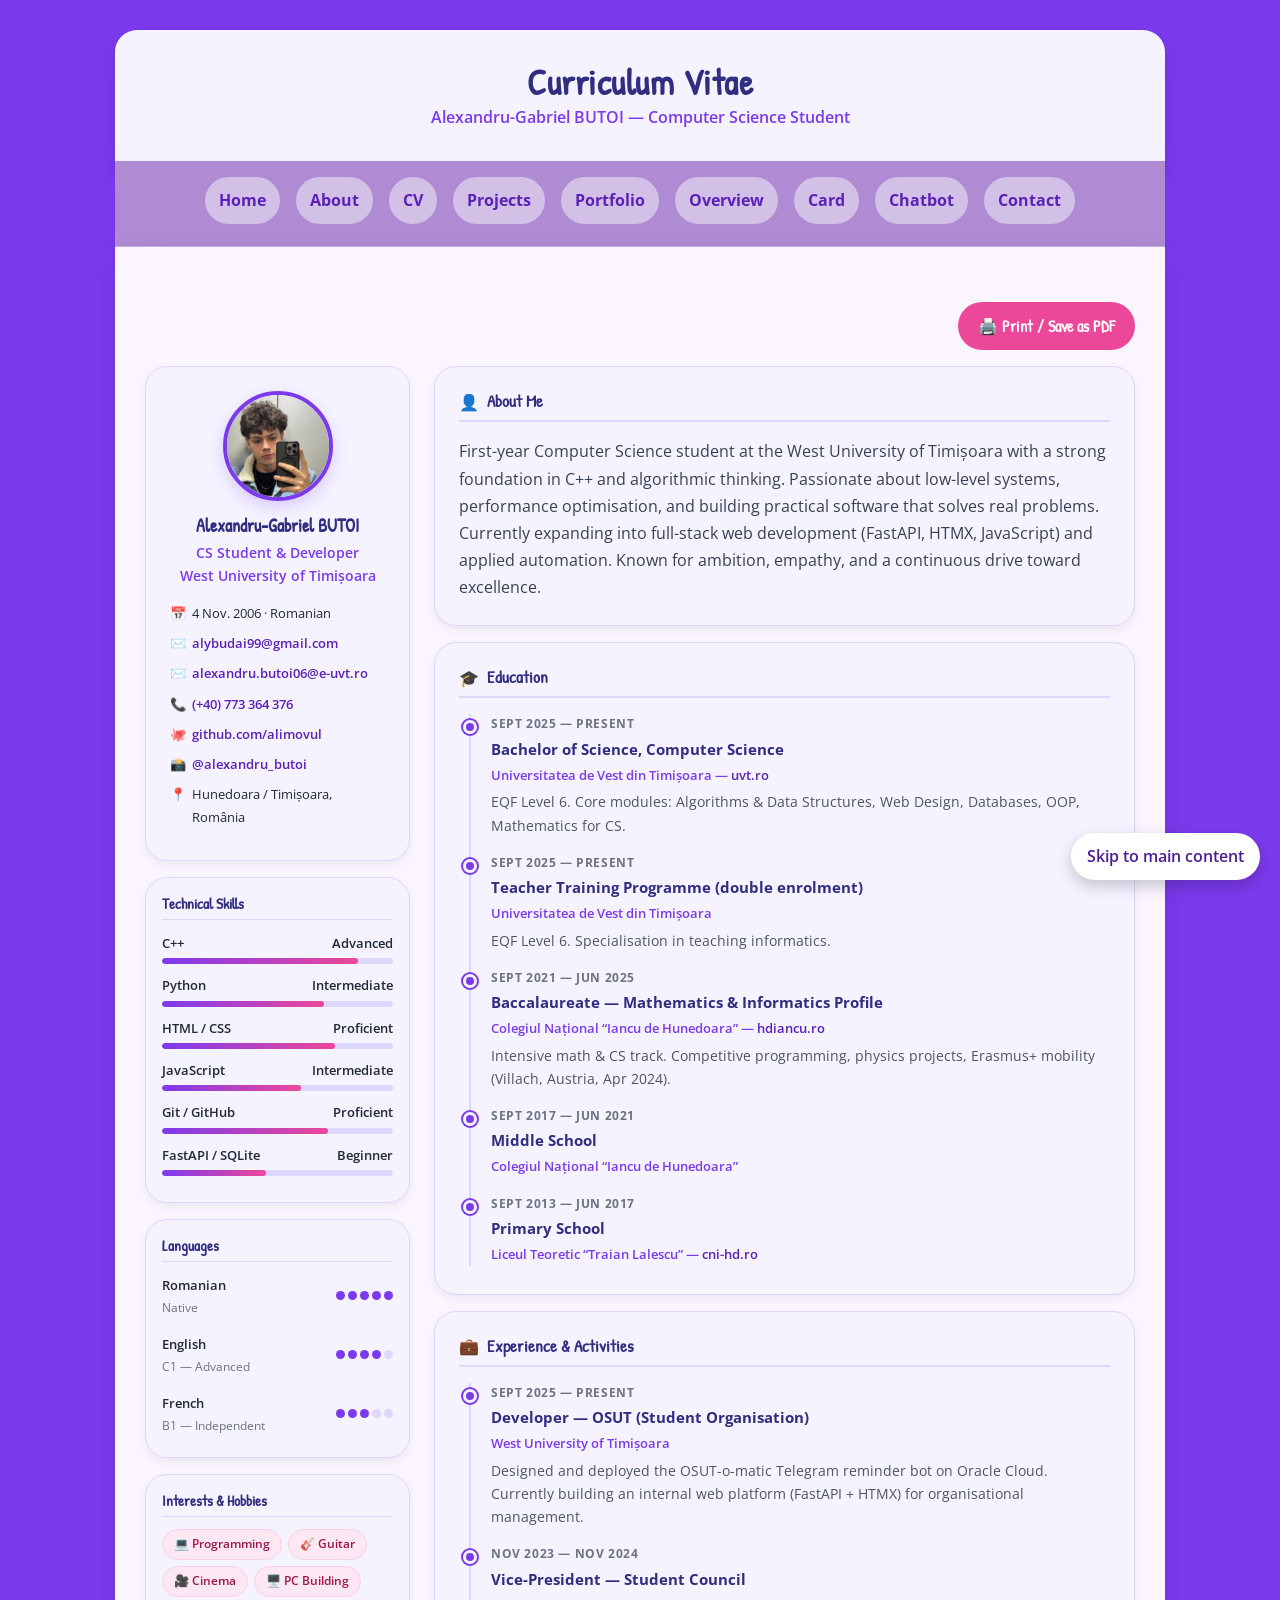
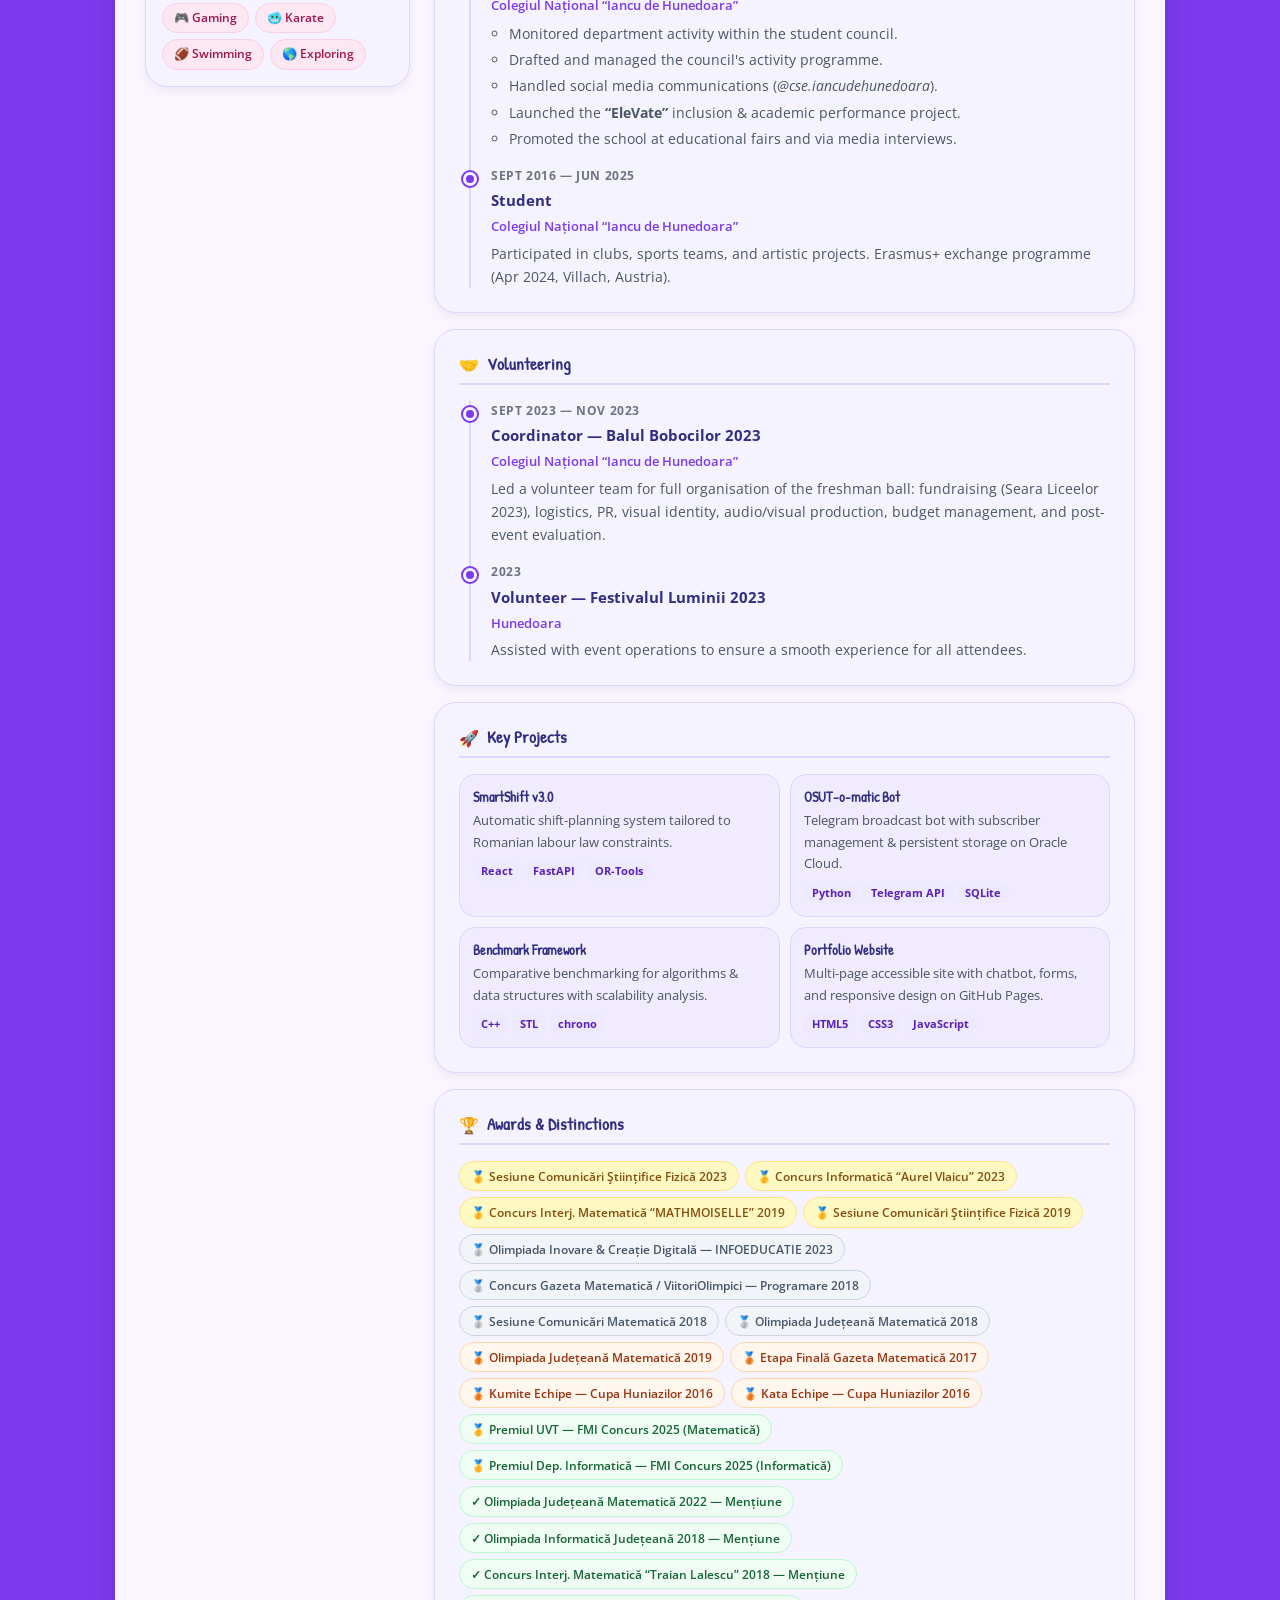
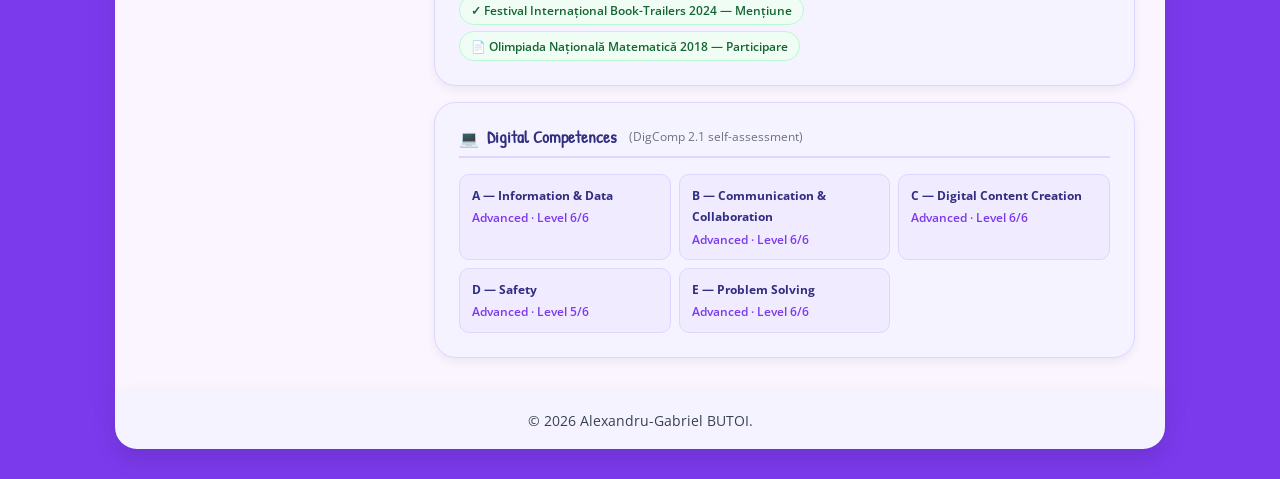
==== cv.html @ c43cbbba "Add files via upload" ====
<!DOCTYPE html>
<html lang="en">
<head>
    <meta charset="UTF-8">
    <meta name="viewport" content="width=device-width, initial-scale=1.0">
    <title>Alexandru-Gabriel BUTOI | CV</title>
    <link rel="stylesheet" href="styles.css">
    <link rel="preconnect" href="https://fonts.googleapis.com">
    <link rel="preconnect" href="https://fonts.gstatic.com" crossorigin>
    <link href="https://fonts.googleapis.com/css2?family=Open+Sans:ital,wght@0,300..800;1,300..800&family=Patrick+Hand&display=swap" rel="stylesheet">
    <style>
        .cv-layout {
            display: grid;
            grid-template-columns: 1fr;
            gap: var(--space-md);
        }
        @media (min-width: 768px) {
            .cv-layout { grid-template-columns: 265px 1fr; }
            .cv-sidebar { position: sticky; top: 20px; align-self: start; }
        }
        .cv-sidebar { display: flex; flex-direction: column; gap: var(--space-sm); }
        .cv-profile-card {
            background: var(--color-surface);
            border: 1px solid var(--color-border);
            border-radius: var(--radius-lg);
            padding: var(--space-md);
            text-align: center;
            box-shadow: var(--shadow-sm);
        }
        .cv-avatar {
            width: 110px; height: 110px;
            border-radius: 50%; object-fit: cover;
            border: 4px solid var(--color-accent);
            margin: 0 auto 14px; display: block;
            box-shadow: 0 6px 16px rgba(124,58,237,0.22);
        }
        .cv-name { font-size: 1.1rem; color: var(--color-primary); margin-bottom: 4px; }
        .cv-role { color: var(--color-accent); font-weight: 600; font-size: 0.85rem; margin-bottom: 14px; }
        .cv-contact-list { list-style: none; padding: 0; text-align: left; }
        .cv-contact-list li {
            margin-bottom: 8px; font-size: 0.82rem;
            display: flex; align-items: flex-start; gap: 6px;
        }
        .cv-contact-list a { color: var(--color-link); word-break: break-all; font-weight: 600; }
        .cv-widget {
            background: var(--color-surface);
            border: 1px solid var(--color-border);
            border-radius: var(--radius-lg);
            padding: var(--space-sm); box-shadow: var(--shadow-sm);
        }
        .cv-widget h3 {
            font-size: 0.95rem; margin-bottom: 12px; color: var(--color-primary);
            padding-bottom: 6px; border-bottom: 1px solid var(--color-border);
        }
        .skill-bars { list-style: none; padding: 0; }
        .skill-bars li { margin-bottom: 10px; font-size: 0.82rem; }
        .skill-label { display: flex; justify-content: space-between; margin-bottom: 4px; color: var(--color-text); font-weight: 600; }
        .skill-track { background: var(--color-border); border-radius: 999px; height: 6px; overflow: hidden; }
        .skill-fill { height: 100%; border-radius: 999px; background: linear-gradient(90deg, var(--color-accent), var(--color-pink)); }
        .lang-list { list-style: none; padding: 0; display: flex; flex-direction: column; gap: 10px; }
        .lang-item { display: flex; justify-content: space-between; align-items: center; font-size: 0.83rem; }
        .lang-level { display: flex; gap: 3px; }
        .lang-dot { width: 9px; height: 9px; border-radius: 50%; background: var(--color-border); }
        .lang-dot.filled { background: var(--color-accent); }
        .lang-name { font-weight: 600; color: var(--color-text); }
        .lang-code { font-size: 0.72rem; color: var(--color-muted); margin-top: 1px; }
        .interest-chips { display: flex; flex-wrap: wrap; gap: 6px; }
        .interest-chip {
            background: #fce7f3; color: #9d174d;
            border-radius: 999px; padding: 4px 11px;
            font-size: 0.76rem; font-weight: 600; border: 1px solid #fbcfe8;
        }
        .award-chips { display: flex; flex-wrap: wrap; gap: 6px; }
        .award-chip {
            border-radius: 999px; padding: 4px 11px;
            font-size: 0.74rem; font-weight: 600;
        }
        .award-chip.gold    { background: #fef9c3; color: #854d0e; border: 1px solid #fde68a; }
        .award-chip.silver  { background: #f1f5f9; color: #475569; border: 1px solid #cbd5e1; }
        .award-chip.bronze  { background: #fff7ed; color: #9a3412; border: 1px solid #fed7aa; }
        .award-chip.mention { background: #f0fdf4; color: #166534; border: 1px solid #bbf7d0; }
        .cv-main { display: flex; flex-direction: column; gap: var(--space-sm); }
        .cv-section {
            background: var(--color-surface); border: 1px solid var(--color-border);
            border-radius: var(--radius-lg); padding: var(--space-md); box-shadow: var(--shadow-sm);
        }
        .cv-section-title {
            font-size: 1.05rem; color: var(--color-primary);
            margin-bottom: var(--space-sm); padding-bottom: 8px;
            border-bottom: 2px solid var(--color-border);
            display: flex; align-items: center; gap: 8px;
        }
        .title-icon { font-size: 1rem; }
        .timeline { list-style: none; padding: 0; position: relative; }
        .timeline::before {
            content: ''; position: absolute;
            left: 10px; top: 0; bottom: 0;
            width: 2px; background: var(--color-border);
        }
        .timeline-item { padding-left: 32px; margin-bottom: var(--space-sm); position: relative; }
        .timeline-item:last-child { margin-bottom: 0; }
        .timeline-item::before {
            content: ''; position: absolute;
            left: 4px; top: 6px; width: 14px; height: 14px;
            border-radius: 50%; background: var(--color-accent);
            border: 3px solid var(--color-surface);
            box-shadow: 0 0 0 2px var(--color-accent);
        }
        .timeline-date { font-size: 0.75rem; color: var(--color-muted); font-weight: 700; text-transform: uppercase; letter-spacing: 0.05em; margin-bottom: 2px; }
        .timeline-title { font-weight: 700; color: var(--color-primary); margin-bottom: 2px; font-size: 0.92rem; }
        .timeline-sub   { color: var(--color-accent); font-size: 0.83rem; font-weight: 600; margin-bottom: 4px; }
        .timeline-desc  { color: #4b5563; font-size: 0.85rem; margin: 0; }
        .timeline-list  { color: #4b5563; font-size: 0.85rem; margin: 6px 0 0 0; padding-left: 18px; }
        .timeline-list li { margin-bottom: 3px; }
        .project-grid { display: grid; grid-template-columns: 1fr; gap: 10px; }
        @media (min-width: 480px) { .project-grid { grid-template-columns: 1fr 1fr; } }
        .proj-entry { background: #f0ebff; border: 1px solid var(--color-border); border-radius: var(--radius-md); padding: 13px; }
        .proj-entry h4 { color: var(--color-primary); margin-bottom: 4px; font-size: 0.88rem; }
        .proj-entry p  { color: #4b5563; font-size: 0.80rem; margin: 0 0 7px; }
        .proj-tags { display: flex; flex-wrap: wrap; gap: 4px; }
        .proj-tag { background: #ede9fe; color: #5b21b6; border-radius: 999px; padding: 1px 8px; font-size: 0.70rem; font-weight: 700; }
        .digcomp-grid { display: grid; grid-template-columns: 1fr 1fr; gap: 8px; margin-top: 6px; }
        @media (min-width: 480px) { .digcomp-grid { grid-template-columns: repeat(3, 1fr); } }
        .digcomp-item { background: #f0ebff; border: 1px solid var(--color-border); border-radius: var(--radius-sm); padding: 10px 12px; font-size: 0.78rem; }
        .digcomp-label { font-weight: 700; color: var(--color-primary); margin-bottom: 2px; }
        .digcomp-level { color: var(--color-accent); font-size: 0.72rem; font-weight: 600; }
        .cv-actions { display: flex; justify-content: flex-end; margin-bottom: var(--space-sm); }
        @media print {
            header, nav, footer, .cv-actions, .skip-link { display: none !important; }
            body { background: #fff !important; }
            main { padding: 0 !important; }
            .cv-section, .cv-profile-card, .cv-widget { box-shadow: none !important; border: 1px solid #ddd !important; }
        }
    </style>
</head>
<body>
    <a href="#main-content" class="skip-link">Skip to main content</a>
    <header>
        <h1>Curriculum Vitae</h1>
        <p>Alexandru-Gabriel BUTOI &mdash; Computer Science Student</p>
    </header>
    <nav>
        <ul>
            <li><a href="index.html">Home</a></li>
            <li><a href="about.html">About</a></li>
            <li><a href="cv.html">CV</a></li>
            <li><a href="projects.html">Projects</a></li>
            <li><a href="portfolio.html">Portfolio</a></li>
            <li><a href="overview.html">Overview</a></li>
            <li><a href="card.html">Card</a></li>
            <li><a href="chatbot.html">Chatbot</a></li>
            <li><a href="contact.html">Contact</a></li>
        </ul>
    </nav>
    <main id="main-content">
        <div class="cv-actions">
            <button onclick="window.print()" type="button">&#128424;&#65039; Print / Save as PDF</button>
        </div>
        <div class="cv-layout">

            <!-- SIDEBAR -->
            <aside class="cv-sidebar" aria-label="Profile and skills">
                <div class="cv-profile-card">
                    <img src="photo.jpeg" alt="Alexandru-Gabriel BUTOI profile photo" class="cv-avatar" loading="lazy">
                    <h2 class="cv-name">Alexandru-Gabriel BUTOI</h2>
                    <p class="cv-role">CS Student &amp; Developer<br>West University of Timi&#x219;oara</p>
                    <ul class="cv-contact-list" aria-label="Contact information">
                        <li><span aria-hidden="true">&#128197;</span><span>4 Nov. 2006 &middot; Romanian</span></li>
                        <li><span aria-hidden="true">&#9993;&#65039;</span><a href="mailto:alybudai99@gmail.com">alybudai99@gmail.com</a></li>
                        <li><span aria-hidden="true">&#9993;&#65039;</span><a href="mailto:alexandru.butoi06@e-uvt.ro">alexandru.butoi06@e-uvt.ro</a></li>
                        <li><span aria-hidden="true">&#128222;</span><a href="tel:+40773364376">(+40) 773 364 376</a></li>
                        <li><span aria-hidden="true">&#128025;</span><a href="https://github.com/alimovul" target="_blank" rel="noopener">github.com/alimovul</a></li>
                        <li><span aria-hidden="true">&#128248;</span><a href="https://www.instagram.com/alexandru_butoi/" target="_blank" rel="noopener">@alexandru_butoi</a></li>
                        <li><span aria-hidden="true">&#128205;</span><span>Hunedoara / Timi&#x219;oara, Rom&acirc;nia</span></li>
                    </ul>
                </div>

                <div class="cv-widget">
                    <h3>Technical Skills</h3>
                    <ul class="skill-bars" aria-label="Skill proficiency levels">
                        <li>
                            <div class="skill-label"><span>C++</span><span>Advanced</span></div>
                            <div class="skill-track" role="progressbar" aria-valuenow="85" aria-valuemin="0" aria-valuemax="100" aria-label="C++ 85%"><div class="skill-fill" style="width:85%"></div></div>
                        </li>
                        <li>
                            <div class="skill-label"><span>Python</span><span>Intermediate</span></div>
                            <div class="skill-track" role="progressbar" aria-valuenow="70" aria-valuemin="0" aria-valuemax="100" aria-label="Python 70%"><div class="skill-fill" style="width:70%"></div></div>
                        </li>
                        <li>
                            <div class="skill-label"><span>HTML / CSS</span><span>Proficient</span></div>
                            <div class="skill-track" role="progressbar" aria-valuenow="75" aria-valuemin="0" aria-valuemax="100" aria-label="HTML/CSS 75%"><div class="skill-fill" style="width:75%"></div></div>
                        </li>
                        <li>
                            <div class="skill-label"><span>JavaScript</span><span>Intermediate</span></div>
                            <div class="skill-track" role="progressbar" aria-valuenow="60" aria-valuemin="0" aria-valuemax="100" aria-label="JavaScript 60%"><div class="skill-fill" style="width:60%"></div></div>
                        </li>
                        <li>
                            <div class="skill-label"><span>Git / GitHub</span><span>Proficient</span></div>
                            <div class="skill-track" role="progressbar" aria-valuenow="72" aria-valuemin="0" aria-valuemax="100" aria-label="Git 72%"><div class="skill-fill" style="width:72%"></div></div>
                        </li>
                        <li>
                            <div class="skill-label"><span>FastAPI / SQLite</span><span>Beginner</span></div>
                            <div class="skill-track" role="progressbar" aria-valuenow="45" aria-valuemin="0" aria-valuemax="100" aria-label="FastAPI 45%"><div class="skill-fill" style="width:45%"></div></div>
                        </li>
                    </ul>
                </div>

                <div class="cv-widget">
                    <h3>Languages</h3>
                    <ul class="lang-list" aria-label="Language proficiency">
                        <li class="lang-item">
                            <div><div class="lang-name">Romanian</div><div class="lang-code">Native</div></div>
                            <span class="lang-level" aria-label="Native 5/5">
                                <span class="lang-dot filled" aria-hidden="true"></span>
                                <span class="lang-dot filled" aria-hidden="true"></span>
                                <span class="lang-dot filled" aria-hidden="true"></span>
                                <span class="lang-dot filled" aria-hidden="true"></span>
                                <span class="lang-dot filled" aria-hidden="true"></span>
                            </span>
                        </li>
                        <li class="lang-item">
                            <div><div class="lang-name">English</div><div class="lang-code">C1 &mdash; Advanced</div></div>
                            <span class="lang-level" aria-label="C1 4/5">
                                <span class="lang-dot filled" aria-hidden="true"></span>
                                <span class="lang-dot filled" aria-hidden="true"></span>
                                <span class="lang-dot filled" aria-hidden="true"></span>
                                <span class="lang-dot filled" aria-hidden="true"></span>
                                <span class="lang-dot" aria-hidden="true"></span>
                            </span>
                        </li>
                        <li class="lang-item">
                            <div><div class="lang-name">French</div><div class="lang-code">B1 &mdash; Independent</div></div>
                            <span class="lang-level" aria-label="B1 3/5">
                                <span class="lang-dot filled" aria-hidden="true"></span>
                                <span class="lang-dot filled" aria-hidden="true"></span>
                                <span class="lang-dot filled" aria-hidden="true"></span>
                                <span class="lang-dot" aria-hidden="true"></span>
                                <span class="lang-dot" aria-hidden="true"></span>
                            </span>
                        </li>
                    </ul>
                </div>

                <div class="cv-widget">
                    <h3>Interests &amp; Hobbies</h3>
                    <div class="interest-chips" aria-label="Personal interests">
                        <span class="interest-chip">&#128187; Programming</span>
                        <span class="interest-chip">&#127928; Guitar</span>
                        <span class="interest-chip">&#127909; Cinema</span>
                        <span class="interest-chip">&#128421;&#65039; PC Building</span>
                        <span class="interest-chip">&#127918; Gaming</span>
                        <span class="interest-chip">&#129398; Karate</span>
                        <span class="interest-chip">&#127944; Swimming</span>
                        <span class="interest-chip">&#127758; Exploring</span>
                    </div>
                </div>
            </aside>

            <!-- MAIN -->
            <div class="cv-main">

                <div class="cv-section">
                    <h2 class="cv-section-title"><span class="title-icon" aria-hidden="true">&#128100;</span>About Me</h2>
                    <p>First-year Computer Science student at the West University of Timi&#x219;oara with a strong foundation in C++ and algorithmic thinking. Passionate about low-level systems, performance optimisation, and building practical software that solves real problems. Currently expanding into full-stack web development (FastAPI, HTMX, JavaScript) and applied automation. Known for ambition, empathy, and a continuous drive toward excellence.</p>
                </div>

                <div class="cv-section">
                    <h2 class="cv-section-title"><span class="title-icon" aria-hidden="true">&#127891;</span>Education</h2>
                    <ul class="timeline" aria-label="Education history">
                        <li class="timeline-item">
                            <div class="timeline-date">Sept 2025 &mdash; Present</div>
                            <div class="timeline-title">Bachelor of Science, Computer Science</div>
                            <div class="timeline-sub">Universitatea de Vest din Timi&#x219;oara &mdash; <a href="https://www.uvt.ro" target="_blank" rel="noopener">uvt.ro</a></div>
                            <p class="timeline-desc">EQF Level 6. Core modules: Algorithms &amp; Data Structures, Web Design, Databases, OOP, Mathematics for CS.</p>
                        </li>
                        <li class="timeline-item">
                            <div class="timeline-date">Sept 2025 &mdash; Present</div>
                            <div class="timeline-title">Teacher Training Programme (double enrolment)</div>
                            <div class="timeline-sub">Universitatea de Vest din Timi&#x219;oara</div>
                            <p class="timeline-desc">EQF Level 6. Specialisation in teaching informatics.</p>
                        </li>
                        <li class="timeline-item">
                            <div class="timeline-date">Sept 2021 &mdash; Jun 2025</div>
                            <div class="timeline-title">Baccalaureate &mdash; Mathematics &amp; Informatics Profile</div>
                            <div class="timeline-sub">Colegiul Na&#x21b;ional &ldquo;Iancu de Hunedoara&rdquo; &mdash; <a href="https://hdiancu.ro" target="_blank" rel="noopener">hdiancu.ro</a></div>
                            <p class="timeline-desc">Intensive math &amp; CS track. Competitive programming, physics projects, Erasmus+ mobility (Villach, Austria, Apr 2024).</p>
                        </li>
                        <li class="timeline-item">
                            <div class="timeline-date">Sept 2017 &mdash; Jun 2021</div>
                            <div class="timeline-title">Middle School</div>
                            <div class="timeline-sub">Colegiul Na&#x21b;ional &ldquo;Iancu de Hunedoara&rdquo;</div>
                        </li>
                        <li class="timeline-item">
                            <div class="timeline-date">Sept 2013 &mdash; Jun 2017</div>
                            <div class="timeline-title">Primary School</div>
                            <div class="timeline-sub">Liceul Teoretic &ldquo;Traian Lalescu&rdquo; &mdash; <a href="https://www.cni-hd.ro/" target="_blank" rel="noopener">cni-hd.ro</a></div>
                        </li>
                    </ul>
                </div>

                <div class="cv-section">
                    <h2 class="cv-section-title"><span class="title-icon" aria-hidden="true">&#128188;</span>Experience &amp; Activities</h2>
                    <ul class="timeline" aria-label="Experience">
                        <li class="timeline-item">
                            <div class="timeline-date">Sept 2025 &mdash; Present</div>
                            <div class="timeline-title">Developer &mdash; OSUT (Student Organisation)</div>
                            <div class="timeline-sub">West University of Timi&#x219;oara</div>
                            <p class="timeline-desc">Designed and deployed the OSUT-o-matic Telegram reminder bot on Oracle Cloud. Currently building an internal web platform (FastAPI + HTMX) for organisational management.</p>
                        </li>
                        <li class="timeline-item">
                            <div class="timeline-date">Nov 2023 &mdash; Nov 2024</div>
                            <div class="timeline-title">Vice-President &mdash; Student Council</div>
                            <div class="timeline-sub">Colegiul Na&#x21b;ional &ldquo;Iancu de Hunedoara&rdquo;</div>
                            <ul class="timeline-list">
                                <li>Monitored department activity within the student council.</li>
                                <li>Drafted and managed the council&apos;s activity programme.</li>
                                <li>Handled social media communications (<em>@cse.iancudehunedoara</em>).</li>
                                <li>Launched the <strong>&ldquo;EleVate&rdquo;</strong> inclusion &amp; academic performance project.</li>
                                <li>Promoted the school at educational fairs and via media interviews.</li>
                            </ul>
                        </li>
                        <li class="timeline-item">
                            <div class="timeline-date">Sept 2016 &mdash; Jun 2025</div>
                            <div class="timeline-title">Student</div>
                            <div class="timeline-sub">Colegiul Na&#x21b;ional &ldquo;Iancu de Hunedoara&rdquo;</div>
                            <p class="timeline-desc">Participated in clubs, sports teams, and artistic projects. Erasmus+ exchange programme (Apr 2024, Villach, Austria).</p>
                        </li>
                    </ul>
                </div>

                <div class="cv-section">
                    <h2 class="cv-section-title"><span class="title-icon" aria-hidden="true">&#129309;</span>Volunteering</h2>
                    <ul class="timeline" aria-label="Volunteering">
                        <li class="timeline-item">
                            <div class="timeline-date">Sept 2023 &mdash; Nov 2023</div>
                            <div class="timeline-title">Coordinator &mdash; Balul Bobocilor 2023</div>
                            <div class="timeline-sub">Colegiul Na&#x21b;ional &ldquo;Iancu de Hunedoara&rdquo;</div>
                            <p class="timeline-desc">Led a volunteer team for full organisation of the freshman ball: fundraising (Seara Liceelor 2023), logistics, PR, visual identity, audio/visual production, budget management, and post-event evaluation.</p>
                        </li>
                        <li class="timeline-item">
                            <div class="timeline-date">2023</div>
                            <div class="timeline-title">Volunteer &mdash; Festivalul Luminii 2023</div>
                            <div class="timeline-sub">Hunedoara</div>
                            <p class="timeline-desc">Assisted with event operations to ensure a smooth experience for all attendees.</p>
                        </li>
                    </ul>
                </div>

                <div class="cv-section">
                    <h2 class="cv-section-title"><span class="title-icon" aria-hidden="true">&#128640;</span>Key Projects</h2>
                    <div class="project-grid">
                        <div class="proj-entry">
                            <h4>SmartShift v3.0</h4>
                            <p>Automatic shift-planning system tailored to Romanian labour law constraints.</p>
                            <div class="proj-tags"><span class="proj-tag">React</span><span class="proj-tag">FastAPI</span><span class="proj-tag">OR-Tools</span></div>
                        </div>
                        <div class="proj-entry">
                            <h4>OSUT-o-matic Bot</h4>
                            <p>Telegram broadcast bot with subscriber management &amp; persistent storage on Oracle Cloud.</p>
                            <div class="proj-tags"><span class="proj-tag">Python</span><span class="proj-tag">Telegram API</span><span class="proj-tag">SQLite</span></div>
                        </div>
                        <div class="proj-entry">
                            <h4>Benchmark Framework</h4>
                            <p>Comparative benchmarking for algorithms &amp; data structures with scalability analysis.</p>
                            <div class="proj-tags"><span class="proj-tag">C++</span><span class="proj-tag">STL</span><span class="proj-tag">chrono</span></div>
                        </div>
                        <div class="proj-entry">
                            <h4>Portfolio Website</h4>
                            <p>Multi-page accessible site with chatbot, forms, and responsive design on GitHub Pages.</p>
                            <div class="proj-tags"><span class="proj-tag">HTML5</span><span class="proj-tag">CSS3</span><span class="proj-tag">JavaScript</span></div>
                        </div>
                    </div>
                </div>

                <div class="cv-section">
                    <h2 class="cv-section-title"><span class="title-icon" aria-hidden="true">&#127942;</span>Awards &amp; Distinctions</h2>
                    <div class="award-chips" aria-label="Awards and distinctions">
                        <span class="award-chip gold">&#129351; Sesiune Comunic&#259;ri &#350;tiin&#x21b;ifice Fizic&#259; 2023</span>
                        <span class="award-chip gold">&#129351; Concurs Informatic&#259; &ldquo;Aurel Vlaicu&rdquo; 2023</span>
                        <span class="award-chip gold">&#129351; Concurs Interj. Matematic&#259; &ldquo;MATHMOISELLE&rdquo; 2019</span>
                        <span class="award-chip gold">&#129351; Sesiune Comunic&#259;ri &#350;tiin&#x21b;ifice Fizic&#259; 2019</span>
                        <span class="award-chip silver">&#129352; Olimpiada Inovare &amp; Crea&#x21b;ie Digital&#259; &mdash; INFOEDUCATIE 2023</span>
                        <span class="award-chip silver">&#129352; Concurs Gazeta Matematic&#259; / ViitoriOlimpici &mdash; Programare 2018</span>
                        <span class="award-chip silver">&#129352; Sesiune Comunic&#259;ri Matematic&#259; 2018</span>
                        <span class="award-chip silver">&#129352; Olimpiada Jude&#x21b;ean&#259; Matematic&#259; 2018</span>
                        <span class="award-chip bronze">&#129353; Olimpiada Jude&#x21b;ean&#259; Matematic&#259; 2019</span>
                        <span class="award-chip bronze">&#129353; Etapa Final&#259; Gazeta Matematic&#259; 2017</span>
                        <span class="award-chip bronze">&#129353; Kumite Echipe &mdash; Cupa Huniazilor 2016</span>
                        <span class="award-chip bronze">&#129353; Kata Echipe &mdash; Cupa Huniazilor 2016</span>
                        <span class="award-chip mention">&#129351; Premiul UVT &mdash; FMI Concurs 2025 (Matematic&#259;)</span>
                        <span class="award-chip mention">&#129351; Premiul Dep. Informatic&#259; &mdash; FMI Concurs 2025 (Informatic&#259;)</span>
                        <span class="award-chip mention">&#10003; Olimpiada Jude&#x21b;ean&#259; Matematic&#259; 2022 &mdash; Men&#x21b;iune</span>
                        <span class="award-chip mention">&#10003; Olimpiada Informatic&#259; Jude&#x21b;ean&#259; 2018 &mdash; Men&#x21b;iune</span>
                        <span class="award-chip mention">&#10003; Concurs Interj. Matematic&#259; &ldquo;Traian Lalescu&rdquo; 2018 &mdash; Men&#x21b;iune</span>
                        <span class="award-chip mention">&#10003; Festival Internațional Book-Trailers 2024 &mdash; Men&#x21b;iune</span>
                        <span class="award-chip mention">&#128196; Olimpiada Na&#x21b;ional&#259; Matematic&#259; 2018 &mdash; Participare</span>
                    </div>
                </div>

                <div class="cv-section">
                    <h2 class="cv-section-title">
                        <span class="title-icon" aria-hidden="true">&#128187;</span>Digital Competences
                        <span style="font-size:0.72rem;color:var(--color-muted);font-family:var(--font-body);font-weight:400;margin-left:4px">(DigComp 2.1 self-assessment)</span>
                    </h2>
                    <div class="digcomp-grid" aria-label="DigComp 2.1 competences">
                        <div class="digcomp-item"><div class="digcomp-label">A &mdash; Information &amp; Data</div><div class="digcomp-level">Advanced &middot; Level 6/6</div></div>
                        <div class="digcomp-item"><div class="digcomp-label">B &mdash; Communication &amp; Collaboration</div><div class="digcomp-level">Advanced &middot; Level 6/6</div></div>
                        <div class="digcomp-item"><div class="digcomp-label">C &mdash; Digital Content Creation</div><div class="digcomp-level">Advanced &middot; Level 6/6</div></div>
                        <div class="digcomp-item"><div class="digcomp-label">D &mdash; Safety</div><div class="digcomp-level">Advanced &middot; Level 5/6</div></div>
                        <div class="digcomp-item"><div class="digcomp-label">E &mdash; Problem Solving</div><div class="digcomp-level">Advanced &middot; Level 6/6</div></div>
                    </div>
                </div>

            </div>
        </div>
    </main>
    <footer>
        <p>&copy; 2026 Alexandru-Gabriel BUTOI.</p>
    </footer>
</body>
</html>
---- styles.css ----
:root {
    --color-bg:        #7c3aed;
    --color-surface:   #f5f3ff;
    --color-surface2:  #faf5ff;
    --color-border:    #ddd6fe;
    --color-primary:   #312e81;
    --color-accent:    #7c3aed;
    --color-pink:      #ec4899;
    --color-text:      #1f2937;
    --color-muted:     #6b7280;
    --color-link:      #5b21b6;
    --color-green:     #16a34a;
    --color-yellow:    #d99706;
    --color-blue:      #2563eb;

    --radius-sm:  10px;
    --radius-md:  16px;
    --radius-lg:  22px;
    --radius-full: 999px;

    --shadow-sm:  0 4px 10px rgba(0,0,0,0.06);
    --shadow-md:  0 10px 25px rgba(0,0,0,0.12);
    --shadow-lg:  0 12px 30px rgba(0,0,0,0.1);

    --font-body:    "Open Sans", sans-serif;
    --font-display: "Patrick Hand", cursive;

    --space-xs:  8px;
    --space-sm:  16px;
    --space-md:  24px;
    --space-lg:  32px;
    --space-xl:  48px;
}

*, *::before, *::after {
    box-sizing: border-box;
    margin: 0;
    padding: 0;
}

body {
    background: var(--color-bg);
    font-family: var(--font-body);
    background-attachment: fixed;
    color: var(--color-text);
    line-height: 1.7;
    font-size: 1rem;
}

h1, h2, h3, h4 {
    font-family: var(--font-display);
    line-height: 1.25;
    color: var(--color-primary);
}

h1 { font-size: 2.2rem; letter-spacing: 0.5px; }
h2 { font-size: 1.5rem; margin-bottom: var(--space-sm); }
h3 { font-size: 1.2rem; margin-bottom: var(--space-xs); }

p { margin-bottom: var(--space-sm); color: #374151; }
p:last-child { margin-bottom: 0; }

a {
    text-decoration: none;
    color: var(--color-link);
    transition: all 0.25s ease;
}
a:hover, a:focus { color: var(--color-pink); text-decoration: underline; }

ul { padding-left: 22px; }
li { margin-bottom: 6px; }

header,
nav,
main,
footer {
    max-width: 1050px;
    margin-left: auto;
    margin-right: auto;
}

header {
    background: var(--color-surface);
    margin-top: 30px;
    padding: 30px 25px;
    border-radius: var(--radius-lg) var(--radius-lg) 0 0;
    text-align: center;
    box-shadow: var(--shadow-md);
}

header h1 { color: var(--color-primary); }
header p  { color: var(--color-accent); font-weight: 600; margin-bottom: 0; }

nav {
    background: #ae8bd3;
    padding: var(--space-sm) var(--space-md);
    border-top: 1px solid var(--border);
    border-bottom: 1px solid rgba(255,255,255,0.3);
    box-shadow: var(--shadow-sm);
}

nav ul {
    list-style: none;
    display: flex;
    gap: var(--space-sm);
    padding: 0;
    justify-content: center;
    flex-wrap: wrap;
}

nav a {
    color: #5b21b6;
    font-weight: 700;
    padding: 10px 14px;
    border-radius: var(--radius-full);
    background: rgba(255,255,255,0.45);
    display: inline-block;
    text-decoration: none;
    transition: background 0.2s, color 0.2s, transform 0.2s;
}

nav a:hover,
nav a:focus {
    background: #ffffff;
    color: var(--color-pink);
    transform: translateY(-2px);
    text-decoration: none;
}

main {
    background: var(--color-surface2);
    padding: 35px 30px;
    min-height: 420px;
    box-shadow: var(--shadow-lg);
}

section {
    margin-bottom: var(--space-lg);
    padding: 22px;
    border-radius: var(--radius-lg);
    background: var(--color-surface);
    border: 1px solid var(--color-border);
}

section:last-child { margin-bottom: 0; }

section h2 {
    color: var(--color-primary);
    margin-top: 0;
}

section:nth-child(even) {
    background: #f0ebff;
}

section p,
section li {
    color: #374151;
}

footer {
    background: var(--color-surface);
    text-align: center;
    padding: var(--space-sm) var(--space-md);
    border-radius: 0 0 var(--radius-lg) var(--radius-lg);
    margin-bottom: 30px;
    color: var(--color-muted);
    font-size: 0.9rem;
    box-shadow: var(--shadow-md);
}

.skip-link {
    position: fixed;
    bottom: 20px;
    right: 20px;
    background: #ffffff;
    color: #4c1d95;
    padding: 10px 16px;
    border-radius: var(--radius-full);
    z-index: 1000;
    box-shadow: 0 6px 16px rgba(0,0,0,0.2);
    font-weight: 600;
}
.skip-link:hover {
    transform: translateY(-2px);
    box-shadow: 0 10px 22px rgba(0,0,0,0.25);
    text-decoration: none;
}

.active    { color: var(--color-green);  font-weight: 700; }
.indev     { color: var(--color-yellow); font-weight: 700; }
.completed { color: var(--color-blue);   font-weight: 700; }

table {
    width: 100%;
    border-collapse: collapse;
    margin-top: 20px;
    overflow: hidden;
    border-radius: var(--radius-md);
    background: white;
}

caption {
    font-weight: 700;
    margin-bottom: 14px;
    color: var(--color-primary);
    font-size: 1.05rem;
    font-family: var(--font-display);
}

th, td {
    border: 1px solid var(--color-border);
    padding: 14px;
    text-align: left;
    vertical-align: top;
}

th {
    background: var(--color-pink);
    color: #ffffff;
    font-family: var(--font-display);
    font-size: 1rem;
}

tr:nth-child(even) { background: var(--color-surface2); }
tr:nth-child(odd)  { background: #ffffff; }
tr:hover           { background: #fce7f3; }

.card-container {
    max-width: 380px;
    margin: 30px auto;
    padding: 28px;
    background: var(--color-surface2);
    border-radius: var(--radius-lg);
    text-align: center;
    border-top: 8px solid var(--color-pink);
    box-shadow: 0 12px 28px rgba(76,29,149,0.18);
}

.subtitle {
    color: var(--color-accent);
    font-weight: 600;
    margin-bottom: 15px;
}

.contact-link {
    display: block;
    color: var(--color-link);
    font-weight: 700;
    margin: 10px 0;
}
.contact-link:hover,
.contact-link:focus {
    color: var(--color-pink);
    text-decoration: underline;
}

#profile-image {
    width: 145px;
    height: 145px;
    border-radius: 50%;
    margin-bottom: 16px;
    border: 5px solid var(--color-accent);
    object-fit: cover;
    box-shadow: 0 8px 18px rgba(124,58,237,0.22);
}

#full-name {
    margin: 10px 0;
    color: var(--color-primary);
    letter-spacing: 1px;
}

form {
    max-width: 700px;
    margin: 0 auto;
}

fieldset {
    border: 2px solid #c4b5fd;
    border-radius: var(--radius-md);
    padding: 22px;
    background: var(--color-surface2);
}

legend {
    font-weight: 700;
    color: #5b21b6;
    padding: 0 10px;
    font-family: var(--font-display);
    font-size: 1.05rem;
}

label {
    display: block;
    margin-top: 16px;
    margin-bottom: 6px;
    font-weight: 700;
    color: var(--color-primary);
}

input,
textarea,
select {
    width: 100%;
    padding: 12px 14px;
    border: 1px solid #c4b5fd;
    border-radius: var(--radius-sm);
    box-sizing: border-box;
    font: inherit;
    background: #ffffff;
    transition: border-color 0.25s ease, box-shadow 0.25s ease;
}

input:focus,
textarea:focus,
select:focus {
    outline: none;
    border-color: var(--color-pink);
    box-shadow: 0 0 0 4px rgba(236,72,153,0.18);
}

button {
    margin-top: 20px;
    background: var(--color-pink);
    color: white;
    border: none;
    padding: 13px 20px;
    border-radius: var(--radius-full);
    font-weight: 700;
    cursor: pointer;
    font-family: var(--font-display);
    font-size: 1rem;
    transition: transform 0.25s ease, box-shadow 0.25s ease;
}

button:hover,
button:focus {
    transform: translateY(-2px);
    box-shadow: 0 8px 18px rgba(124,58,237,0.22);
}


@media (max-width: 768px) {
    header,
    nav,
    main,
    footer {
        margin-left: 12px;
        margin-right: 12px;
    }

    main    { padding: 22px 18px; }
    section { padding: 18px; }
    nav ul  { gap: 10px; }

    h1 { font-size: 1.8rem; }
    h2 { font-size: 1.3rem; }

    th, td { padding: 10px; }
}
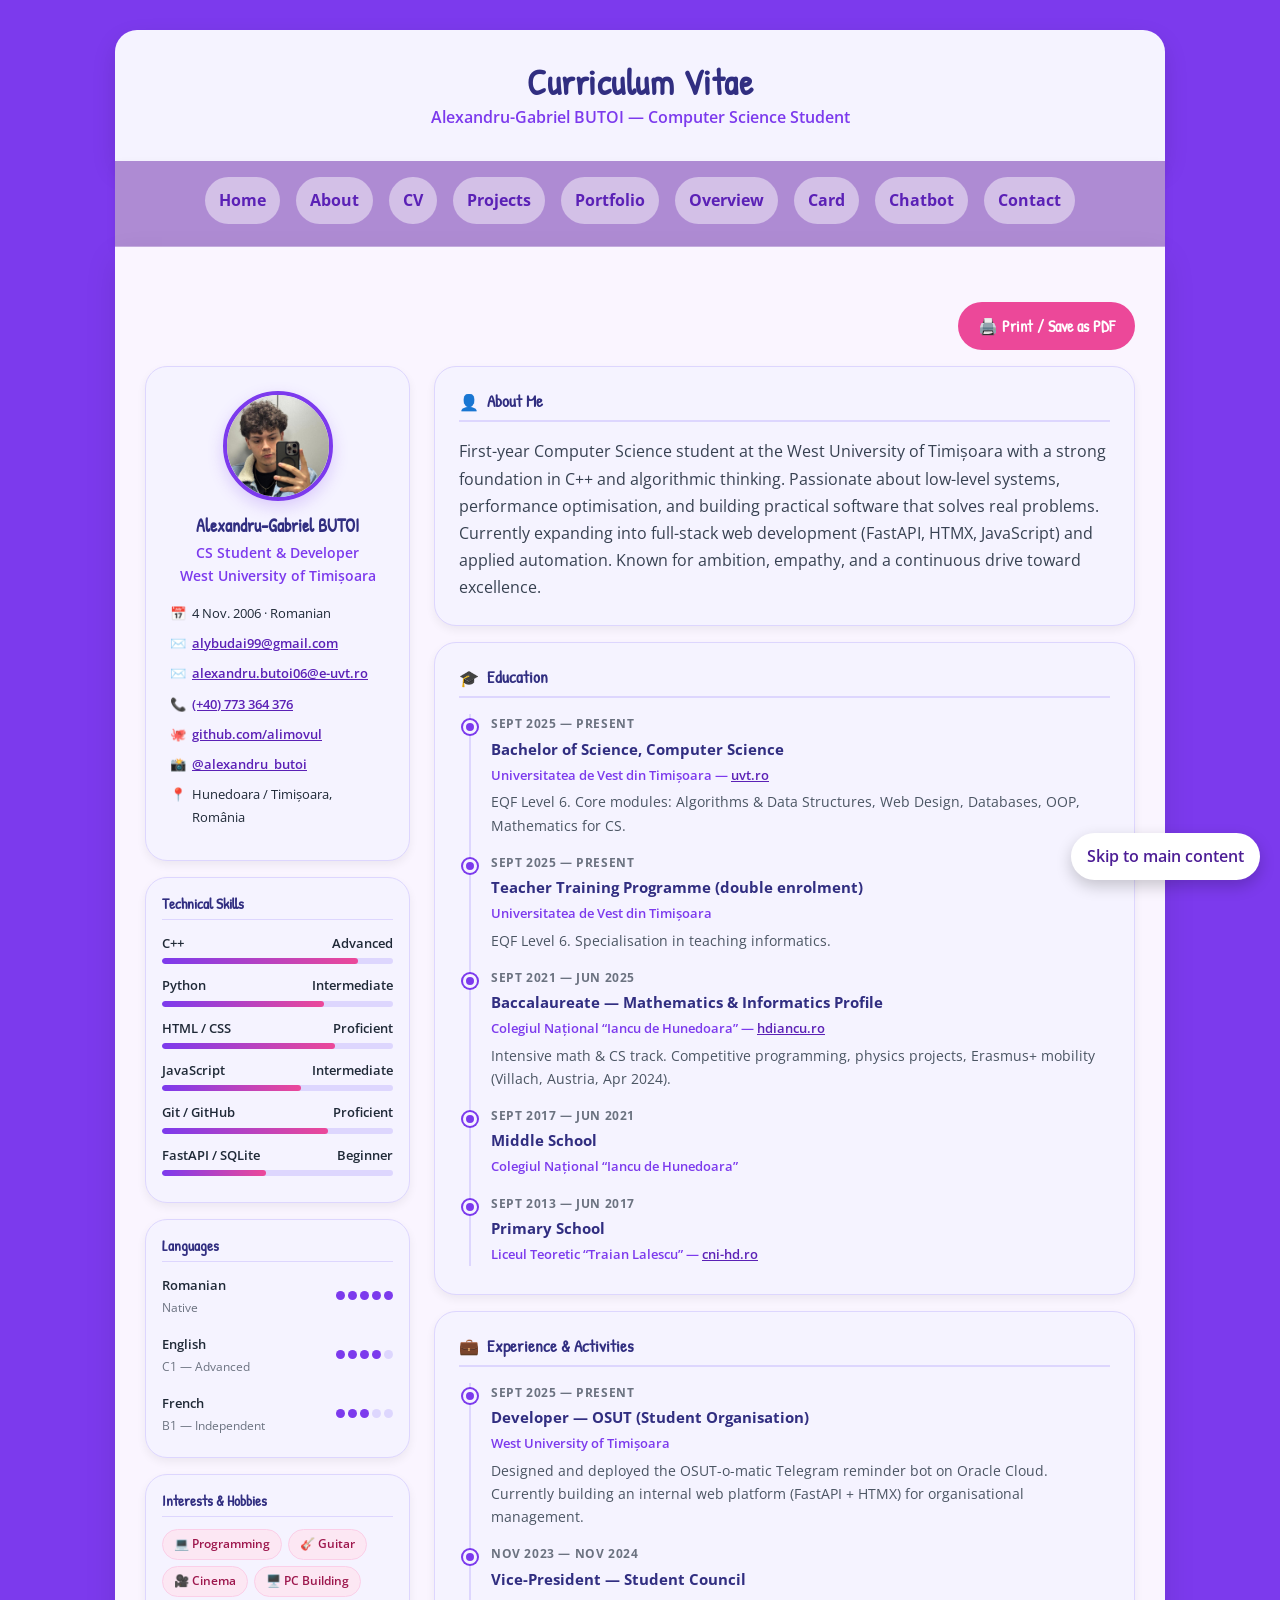
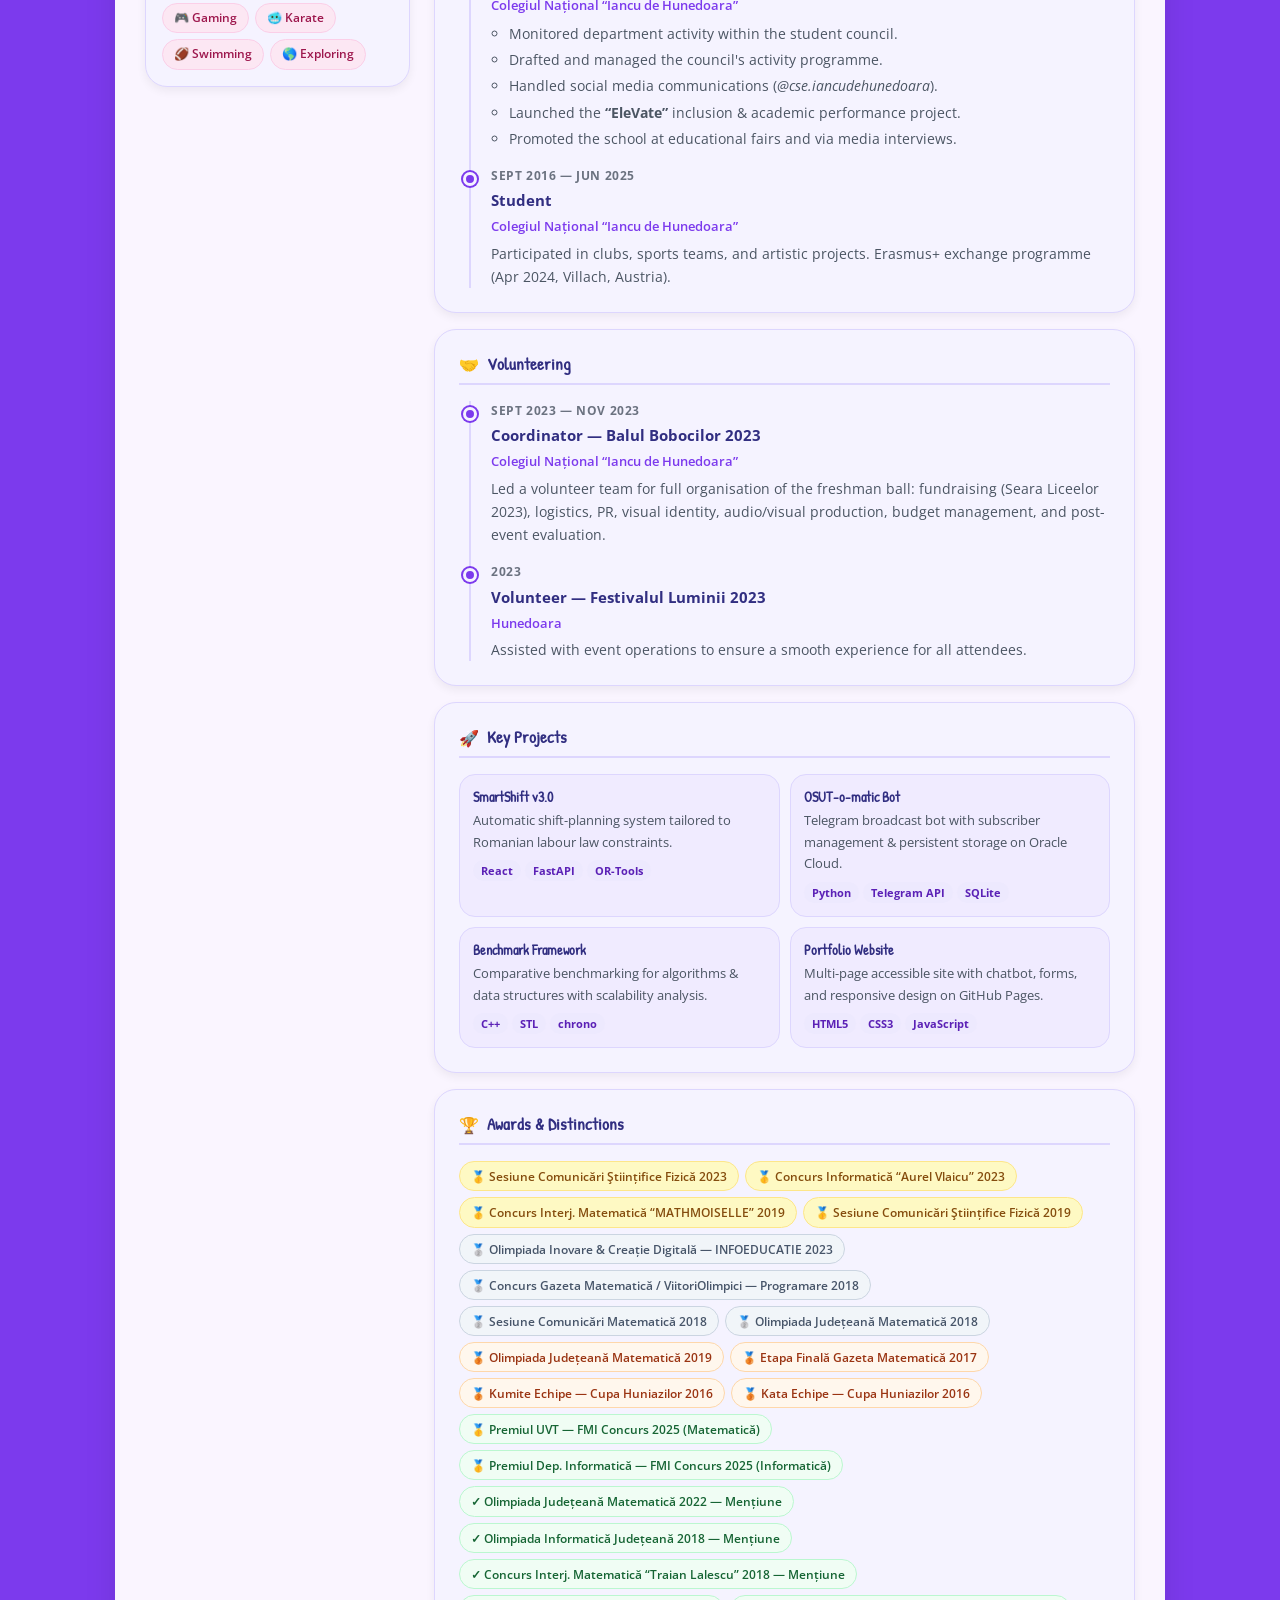
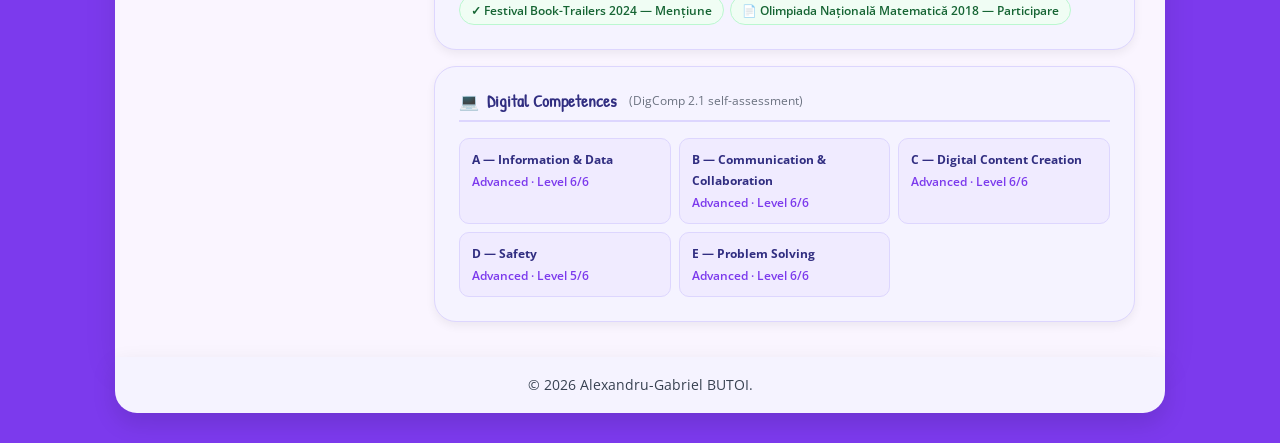
==== commit 3e997a87: "Add files via upload" ====
--- a/cv.html
+++ b/cv.html
@@ -4,6 +4,7 @@
     <meta charset="UTF-8">
     <meta name="viewport" content="width=device-width, initial-scale=1.0">
     <title>Alexandru-Gabriel BUTOI | CV</title>
+    <meta name="description" content="CV of Alexandru-Gabriel BUTOI — Computer Science student at West University of Timișoara. Skills, education, projects, awards and experience.">
     <link rel="stylesheet" href="styles.css">
     <link rel="preconnect" href="https://fonts.googleapis.com">
     <link rel="preconnect" href="https://fonts.gstatic.com" crossorigin>
@@ -41,7 +42,8 @@
             margin-bottom: 8px; font-size: 0.82rem;
             display: flex; align-items: flex-start; gap: 6px;
         }
-        .cv-contact-list a { color: var(--color-link); word-break: break-all; font-weight: 600; }
+        .cv-contact-list a { color: var(--color-link); word-break: break-all; font-weight: 600; text-decoration: underline; }
+        .timeline-sub a { text-decoration: underline; }
         .cv-widget {
             background: var(--color-surface);
             border: 1px solid var(--color-border);
@@ -115,7 +117,7 @@
         .project-grid { display: grid; grid-template-columns: 1fr; gap: 10px; }
         @media (min-width: 480px) { .project-grid { grid-template-columns: 1fr 1fr; } }
         .proj-entry { background: #f0ebff; border: 1px solid var(--color-border); border-radius: var(--radius-md); padding: 13px; }
-        .proj-entry h4 { color: var(--color-primary); margin-bottom: 4px; font-size: 0.88rem; }
+        .proj-entry h3.proj-title { color: var(--color-primary); margin-bottom: 4px; font-size: 0.88rem; }
         .proj-entry p  { color: #4b5563; font-size: 0.80rem; margin: 0 0 7px; }
         .proj-tags { display: flex; flex-wrap: wrap; gap: 4px; }
         .proj-tag { background: #ede9fe; color: #5b21b6; border-radius: 999px; padding: 1px 8px; font-size: 0.70rem; font-weight: 700; }
@@ -180,27 +182,27 @@
                     <ul class="skill-bars" aria-label="Skill proficiency levels">
                         <li>
                             <div class="skill-label"><span>C++</span><span>Advanced</span></div>
-                            <div class="skill-track" role="progressbar" aria-valuenow="85" aria-valuemin="0" aria-valuemax="100" aria-label="C++ 85%"><div class="skill-fill" style="width:85%"></div></div>
+                            <div class="skill-track"><div class="skill-fill" style="width:85%" role="img" aria-label="C++ proficiency: 85%"></div></div>
                         </li>
                         <li>
                             <div class="skill-label"><span>Python</span><span>Intermediate</span></div>
-                            <div class="skill-track" role="progressbar" aria-valuenow="70" aria-valuemin="0" aria-valuemax="100" aria-label="Python 70%"><div class="skill-fill" style="width:70%"></div></div>
+                            <div class="skill-track"><div class="skill-fill" style="width:70%" role="img" aria-label="Python proficiency: 70%"></div></div>
                         </li>
                         <li>
                             <div class="skill-label"><span>HTML / CSS</span><span>Proficient</span></div>
-                            <div class="skill-track" role="progressbar" aria-valuenow="75" aria-valuemin="0" aria-valuemax="100" aria-label="HTML/CSS 75%"><div class="skill-fill" style="width:75%"></div></div>
+                            <div class="skill-track"><div class="skill-fill" style="width:75%" role="img" aria-label="HTML/CSS proficiency: 75%"></div></div>
                         </li>
                         <li>
                             <div class="skill-label"><span>JavaScript</span><span>Intermediate</span></div>
-                            <div class="skill-track" role="progressbar" aria-valuenow="60" aria-valuemin="0" aria-valuemax="100" aria-label="JavaScript 60%"><div class="skill-fill" style="width:60%"></div></div>
+                            <div class="skill-track"><div class="skill-fill" style="width:60%" role="img" aria-label="JavaScript proficiency: 60%"></div></div>
                         </li>
                         <li>
                             <div class="skill-label"><span>Git / GitHub</span><span>Proficient</span></div>
-                            <div class="skill-track" role="progressbar" aria-valuenow="72" aria-valuemin="0" aria-valuemax="100" aria-label="Git 72%"><div class="skill-fill" style="width:72%"></div></div>
+                            <div class="skill-track"><div class="skill-fill" style="width:72%" role="img" aria-label="Git/GitHub proficiency: 72%"></div></div>
                         </li>
                         <li>
                             <div class="skill-label"><span>FastAPI / SQLite</span><span>Beginner</span></div>
-                            <div class="skill-track" role="progressbar" aria-valuenow="45" aria-valuemin="0" aria-valuemax="100" aria-label="FastAPI 45%"><div class="skill-fill" style="width:45%"></div></div>
+                            <div class="skill-track"><div class="skill-fill" style="width:45%" role="img" aria-label="FastAPI/SQLite proficiency: 45%"></div></div>
                         </li>
                     </ul>
                 </div>
@@ -350,22 +352,22 @@
                     <h2 class="cv-section-title"><span class="title-icon" aria-hidden="true">&#128640;</span>Key Projects</h2>
                     <div class="project-grid">
                         <div class="proj-entry">
-                            <h4>SmartShift v3.0</h4>
+                            <h3 class="proj-title">SmartShift v3.0</h3>
                             <p>Automatic shift-planning system tailored to Romanian labour law constraints.</p>
                             <div class="proj-tags"><span class="proj-tag">React</span><span class="proj-tag">FastAPI</span><span class="proj-tag">OR-Tools</span></div>
                         </div>
                         <div class="proj-entry">
-                            <h4>OSUT-o-matic Bot</h4>
+                            <h3 class="proj-title">OSUT-o-matic Bot</h3>
                             <p>Telegram broadcast bot with subscriber management &amp; persistent storage on Oracle Cloud.</p>
                             <div class="proj-tags"><span class="proj-tag">Python</span><span class="proj-tag">Telegram API</span><span class="proj-tag">SQLite</span></div>
                         </div>
                         <div class="proj-entry">
-                            <h4>Benchmark Framework</h4>
+                            <h3 class="proj-title">Benchmark Framework</h3>
                             <p>Comparative benchmarking for algorithms &amp; data structures with scalability analysis.</p>
                             <div class="proj-tags"><span class="proj-tag">C++</span><span class="proj-tag">STL</span><span class="proj-tag">chrono</span></div>
                         </div>
                         <div class="proj-entry">
-                            <h4>Portfolio Website</h4>
+                            <h3 class="proj-title">Portfolio Website</h3>
                             <p>Multi-page accessible site with chatbot, forms, and responsive design on GitHub Pages.</p>
                             <div class="proj-tags"><span class="proj-tag">HTML5</span><span class="proj-tag">CSS3</span><span class="proj-tag">JavaScript</span></div>
                         </div>
@@ -392,7 +394,7 @@
                         <span class="award-chip mention">&#10003; Olimpiada Jude&#x21b;ean&#259; Matematic&#259; 2022 &mdash; Men&#x21b;iune</span>
                         <span class="award-chip mention">&#10003; Olimpiada Informatic&#259; Jude&#x21b;ean&#259; 2018 &mdash; Men&#x21b;iune</span>
                         <span class="award-chip mention">&#10003; Concurs Interj. Matematic&#259; &ldquo;Traian Lalescu&rdquo; 2018 &mdash; Men&#x21b;iune</span>
-                        <span class="award-chip mention">&#10003; Festival Internațional Book-Trailers 2024 &mdash; Men&#x21b;iune</span>
+                        <span class="award-chip mention">&#10003; Festival Book-Trailers 2024 &mdash; Men&#x21b;iune</span>
                         <span class="award-chip mention">&#128196; Olimpiada Na&#x21b;ional&#259; Matematic&#259; 2018 &mdash; Participare</span>
                     </div>
                 </div>
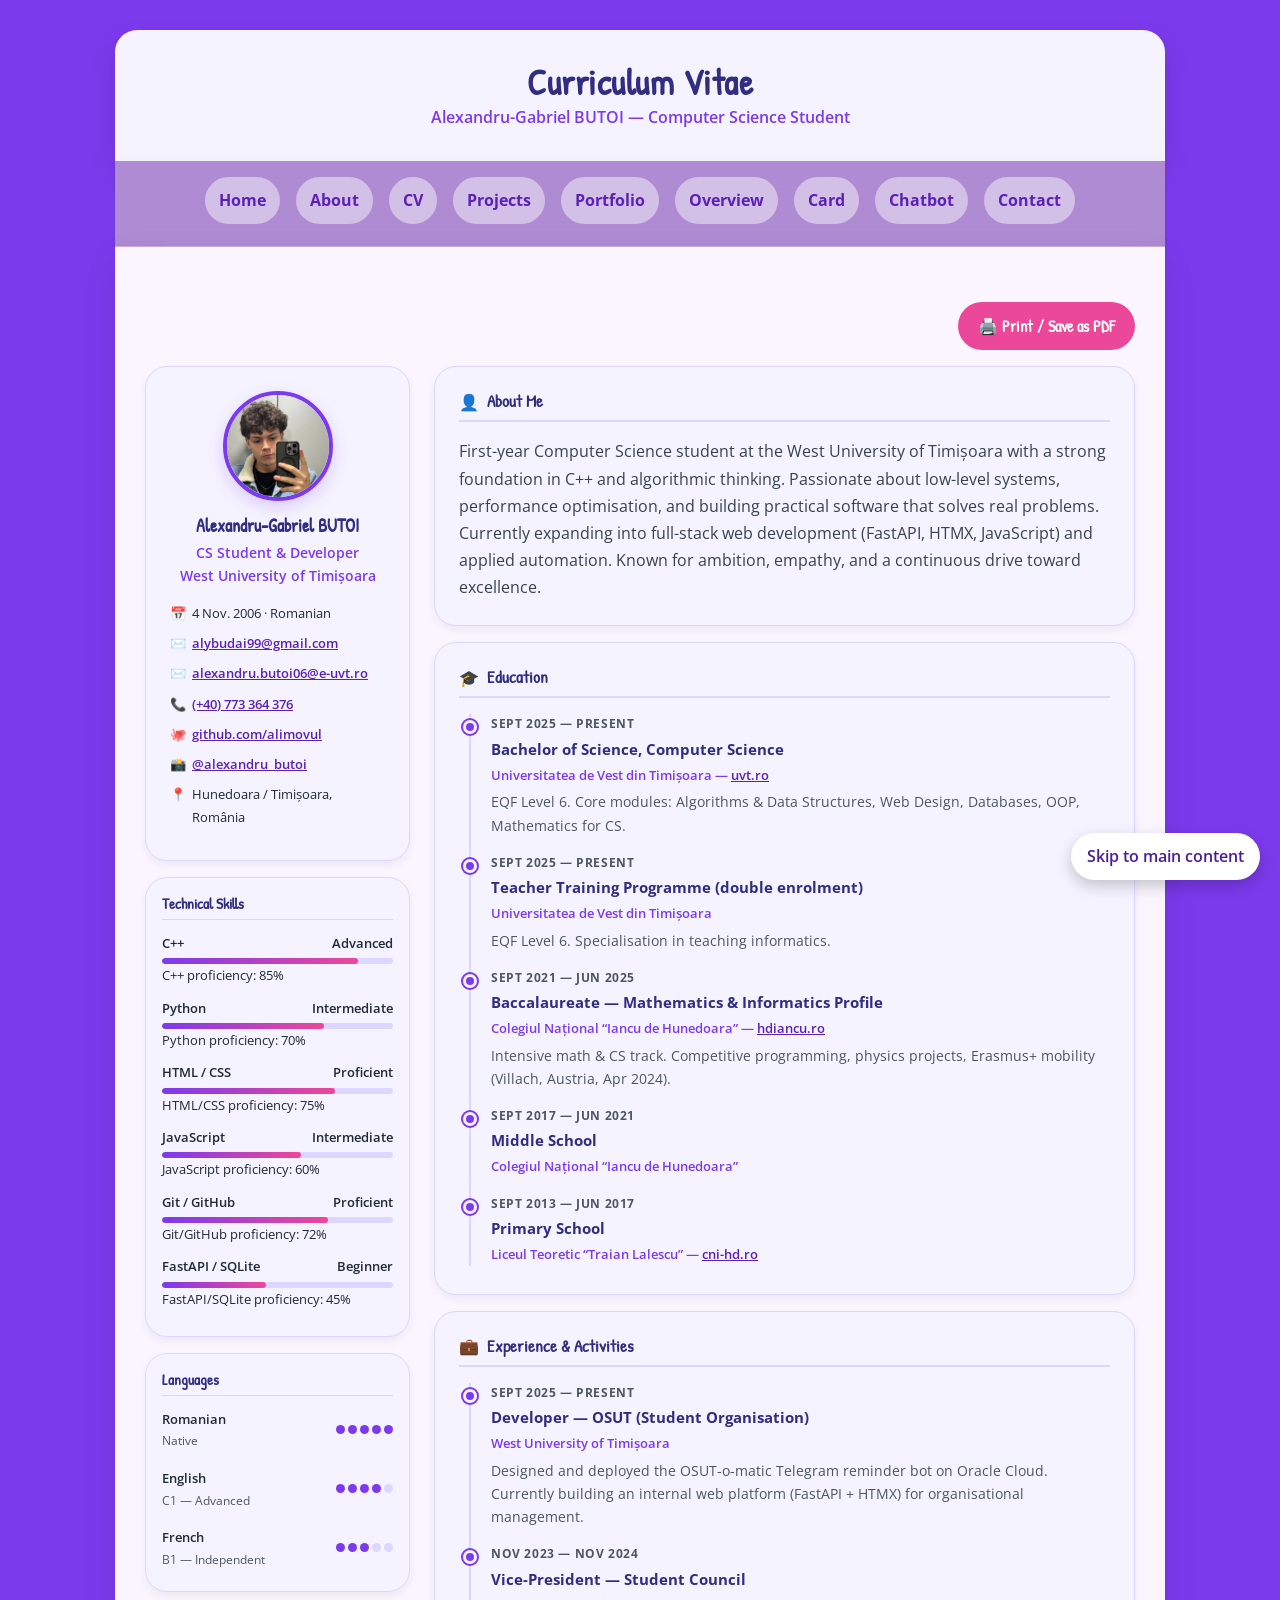
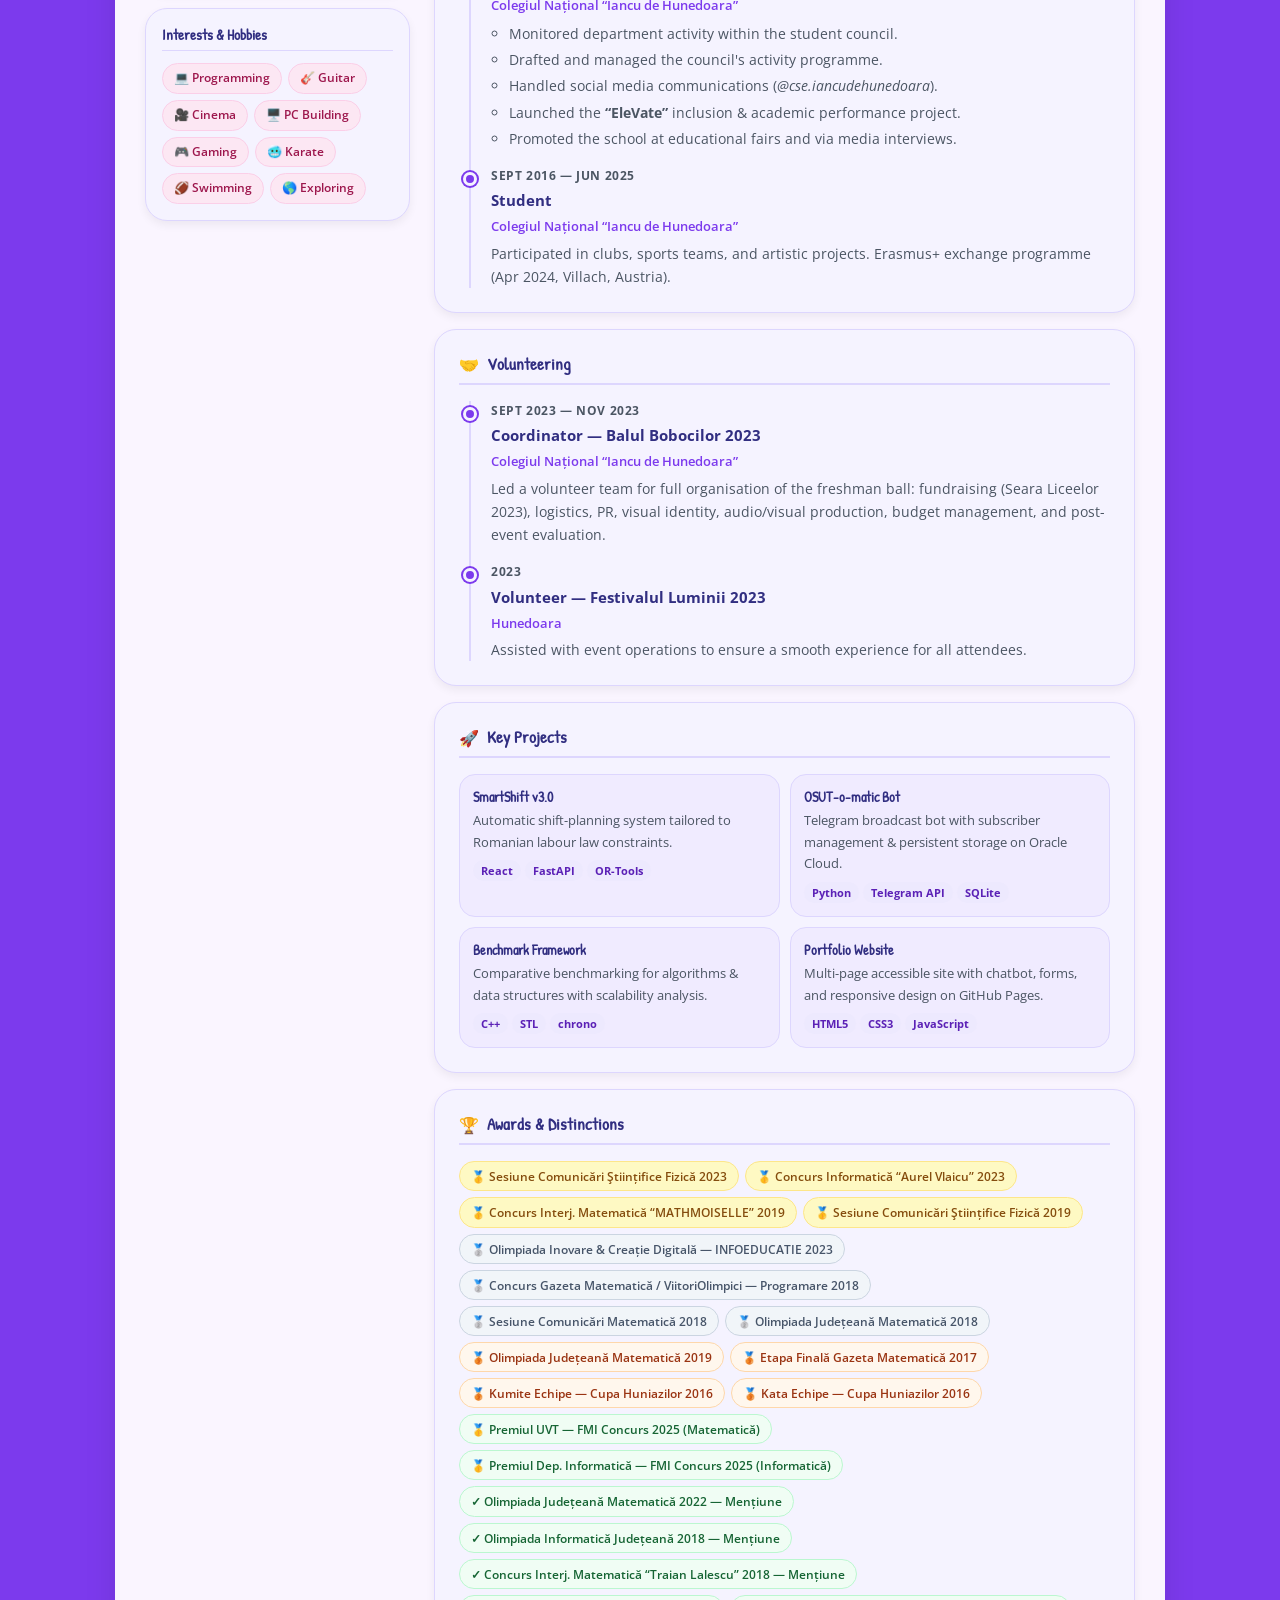
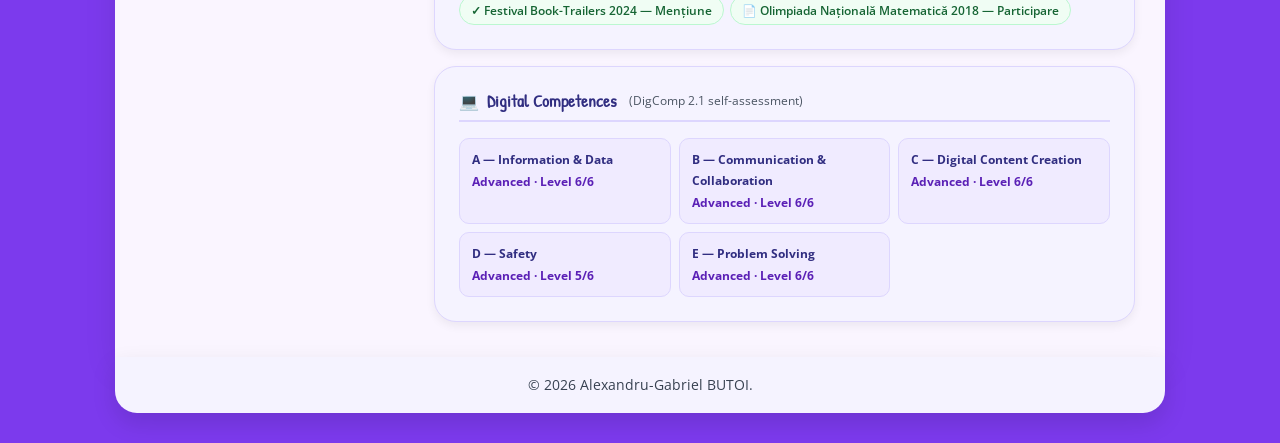
==== commit 054172d3: "Add files via upload" ====
--- a/cv.html
+++ b/cv.html
@@ -54,18 +54,20 @@
             font-size: 0.95rem; margin-bottom: 12px; color: var(--color-primary);
             padding-bottom: 6px; border-bottom: 1px solid var(--color-border);
         }
+        /* ── Skill bars: role="img" goes on the visible fill span, not on a div ── */
         .skill-bars { list-style: none; padding: 0; }
         .skill-bars li { margin-bottom: 10px; font-size: 0.82rem; }
         .skill-label { display: flex; justify-content: space-between; margin-bottom: 4px; color: var(--color-text); font-weight: 600; }
         .skill-track { background: var(--color-border); border-radius: 999px; height: 6px; overflow: hidden; }
-        .skill-fill { height: 100%; border-radius: 999px; background: linear-gradient(90deg, var(--color-accent), var(--color-pink)); }
+        .skill-fill { height: 100%; border-radius: 999px; background: linear-gradient(90deg, var(--color-accent), var(--color-pink)); display: block; }
         .lang-list { list-style: none; padding: 0; display: flex; flex-direction: column; gap: 10px; }
         .lang-item { display: flex; justify-content: space-between; align-items: center; font-size: 0.83rem; }
         .lang-level { display: flex; gap: 3px; }
         .lang-dot { width: 9px; height: 9px; border-radius: 50%; background: var(--color-border); }
         .lang-dot.filled { background: var(--color-accent); }
         .lang-name { font-weight: 600; color: var(--color-text); }
-        .lang-code { font-size: 0.72rem; color: var(--color-muted); margin-top: 1px; }
+        /* FIX: #6b7280 fails contrast on white — use #4b5563 instead */
+        .lang-code { font-size: 0.72rem; color: #4b5563; margin-top: 1px; }
         .interest-chips { display: flex; flex-wrap: wrap; gap: 6px; }
         .interest-chip {
             background: #fce7f3; color: #9d174d;
@@ -73,10 +75,7 @@
             font-size: 0.76rem; font-weight: 600; border: 1px solid #fbcfe8;
         }
         .award-chips { display: flex; flex-wrap: wrap; gap: 6px; }
-        .award-chip {
-            border-radius: 999px; padding: 4px 11px;
-            font-size: 0.74rem; font-weight: 600;
-        }
+        .award-chip { border-radius: 999px; padding: 4px 11px; font-size: 0.74rem; font-weight: 600; }
         .award-chip.gold    { background: #fef9c3; color: #854d0e; border: 1px solid #fde68a; }
         .award-chip.silver  { background: #f1f5f9; color: #475569; border: 1px solid #cbd5e1; }
         .award-chip.bronze  { background: #fff7ed; color: #9a3412; border: 1px solid #fed7aa; }
@@ -108,7 +107,7 @@
             border: 3px solid var(--color-surface);
             box-shadow: 0 0 0 2px var(--color-accent);
         }
-        .timeline-date { font-size: 0.75rem; color: var(--color-muted); font-weight: 700; text-transform: uppercase; letter-spacing: 0.05em; margin-bottom: 2px; }
+        .timeline-date { font-size: 0.75rem; color: #4b5563; font-weight: 700; text-transform: uppercase; letter-spacing: 0.05em; margin-bottom: 2px; }
         .timeline-title { font-weight: 700; color: var(--color-primary); margin-bottom: 2px; font-size: 0.92rem; }
         .timeline-sub   { color: var(--color-accent); font-size: 0.83rem; font-weight: 600; margin-bottom: 4px; }
         .timeline-desc  { color: #4b5563; font-size: 0.85rem; margin: 0; }
@@ -125,7 +124,8 @@
         @media (min-width: 480px) { .digcomp-grid { grid-template-columns: repeat(3, 1fr); } }
         .digcomp-item { background: #f0ebff; border: 1px solid var(--color-border); border-radius: var(--radius-sm); padding: 10px 12px; font-size: 0.78rem; }
         .digcomp-label { font-weight: 700; color: var(--color-primary); margin-bottom: 2px; }
-        .digcomp-level { color: var(--color-accent); font-size: 0.72rem; font-weight: 600; }
+        /* FIX: var(--color-accent) = #7c3aed on #f0ebff background — sufficient contrast */
+        .digcomp-level { color: #5b21b6; font-size: 0.72rem; font-weight: 700; }
         .cv-actions { display: flex; justify-content: flex-end; margin-bottom: var(--space-sm); }
         @media print {
             header, nav, footer, .cv-actions, .skip-link { display: none !important; }
@@ -159,7 +159,6 @@
             <button onclick="window.print()" type="button">&#128424;&#65039; Print / Save as PDF</button>
         </div>
         <div class="cv-layout">
-
             <!-- SIDEBAR -->
             <aside class="cv-sidebar" aria-label="Profile and skills">
                 <div class="cv-profile-card">
@@ -182,27 +181,33 @@
                     <ul class="skill-bars" aria-label="Skill proficiency levels">
                         <li>
                             <div class="skill-label"><span>C++</span><span>Advanced</span></div>
-                            <div class="skill-track"><div class="skill-fill" style="width:85%" role="img" aria-label="C++ proficiency: 85%"></div></div>
+                            <div class="skill-track" aria-hidden="true"><span class="skill-fill" style="width:85%"></span></div>
+                            <span class="sr-only">C++ proficiency: 85%</span>
                         </li>
                         <li>
                             <div class="skill-label"><span>Python</span><span>Intermediate</span></div>
-                            <div class="skill-track"><div class="skill-fill" style="width:70%" role="img" aria-label="Python proficiency: 70%"></div></div>
+                            <div class="skill-track" aria-hidden="true"><span class="skill-fill" style="width:70%"></span></div>
+                            <span class="sr-only">Python proficiency: 70%</span>
                         </li>
                         <li>
                             <div class="skill-label"><span>HTML / CSS</span><span>Proficient</span></div>
-                            <div class="skill-track"><div class="skill-fill" style="width:75%" role="img" aria-label="HTML/CSS proficiency: 75%"></div></div>
+                            <div class="skill-track" aria-hidden="true"><span class="skill-fill" style="width:75%"></span></div>
+                            <span class="sr-only">HTML/CSS proficiency: 75%</span>
                         </li>
                         <li>
                             <div class="skill-label"><span>JavaScript</span><span>Intermediate</span></div>
-                            <div class="skill-track"><div class="skill-fill" style="width:60%" role="img" aria-label="JavaScript proficiency: 60%"></div></div>
+                            <div class="skill-track" aria-hidden="true"><span class="skill-fill" style="width:60%"></span></div>
+                            <span class="sr-only">JavaScript proficiency: 60%</span>
                         </li>
                         <li>
                             <div class="skill-label"><span>Git / GitHub</span><span>Proficient</span></div>
-                            <div class="skill-track"><div class="skill-fill" style="width:72%" role="img" aria-label="Git/GitHub proficiency: 72%"></div></div>
+                            <div class="skill-track" aria-hidden="true"><span class="skill-fill" style="width:72%"></span></div>
+                            <span class="sr-only">Git/GitHub proficiency: 72%</span>
                         </li>
                         <li>
                             <div class="skill-label"><span>FastAPI / SQLite</span><span>Beginner</span></div>
-                            <div class="skill-track"><div class="skill-fill" style="width:45%" role="img" aria-label="FastAPI/SQLite proficiency: 45%"></div></div>
+                            <div class="skill-track" aria-hidden="true"><span class="skill-fill" style="width:45%"></span></div>
+                            <span class="sr-only">FastAPI/SQLite proficiency: 45%</span>
                         </li>
                     </ul>
                 </div>
@@ -260,12 +265,10 @@
 
             <!-- MAIN -->
             <div class="cv-main">
-
                 <div class="cv-section">
                     <h2 class="cv-section-title"><span class="title-icon" aria-hidden="true">&#128100;</span>About Me</h2>
                     <p>First-year Computer Science student at the West University of Timi&#x219;oara with a strong foundation in C++ and algorithmic thinking. Passionate about low-level systems, performance optimisation, and building practical software that solves real problems. Currently expanding into full-stack web development (FastAPI, HTMX, JavaScript) and applied automation. Known for ambition, empathy, and a continuous drive toward excellence.</p>
                 </div>
-
                 <div class="cv-section">
                     <h2 class="cv-section-title"><span class="title-icon" aria-hidden="true">&#127891;</span>Education</h2>
                     <ul class="timeline" aria-label="Education history">
@@ -299,7 +302,6 @@
                         </li>
                     </ul>
                 </div>
-
                 <div class="cv-section">
                     <h2 class="cv-section-title"><span class="title-icon" aria-hidden="true">&#128188;</span>Experience &amp; Activities</h2>
                     <ul class="timeline" aria-label="Experience">
@@ -329,7 +331,6 @@
                         </li>
                     </ul>
                 </div>
-
                 <div class="cv-section">
                     <h2 class="cv-section-title"><span class="title-icon" aria-hidden="true">&#129309;</span>Volunteering</h2>
                     <ul class="timeline" aria-label="Volunteering">
@@ -347,7 +348,6 @@
                         </li>
                     </ul>
                 </div>
-
                 <div class="cv-section">
                     <h2 class="cv-section-title"><span class="title-icon" aria-hidden="true">&#128640;</span>Key Projects</h2>
                     <div class="project-grid">
@@ -373,7 +373,6 @@
                         </div>
                     </div>
                 </div>
-
                 <div class="cv-section">
                     <h2 class="cv-section-title"><span class="title-icon" aria-hidden="true">&#127942;</span>Awards &amp; Distinctions</h2>
                     <div class="award-chips" aria-label="Awards and distinctions">
@@ -398,11 +397,10 @@
                         <span class="award-chip mention">&#128196; Olimpiada Na&#x21b;ional&#259; Matematic&#259; 2018 &mdash; Participare</span>
                     </div>
                 </div>
-
                 <div class="cv-section">
                     <h2 class="cv-section-title">
                         <span class="title-icon" aria-hidden="true">&#128187;</span>Digital Competences
-                        <span style="font-size:0.72rem;color:var(--color-muted);font-family:var(--font-body);font-weight:400;margin-left:4px">(DigComp 2.1 self-assessment)</span>
+                        <span style="font-size:0.72rem;color:#4b5563;font-family:var(--font-body);font-weight:400;margin-left:4px">(DigComp 2.1 self-assessment)</span>
                     </h2>
                     <div class="digcomp-grid" aria-label="DigComp 2.1 competences">
                         <div class="digcomp-item"><div class="digcomp-label">A &mdash; Information &amp; Data</div><div class="digcomp-level">Advanced &middot; Level 6/6</div></div>
@@ -412,7 +410,6 @@
                         <div class="digcomp-item"><div class="digcomp-label">E &mdash; Problem Solving</div><div class="digcomp-level">Advanced &middot; Level 6/6</div></div>
                     </div>
                 </div>
-
             </div>
         </div>
     </main>
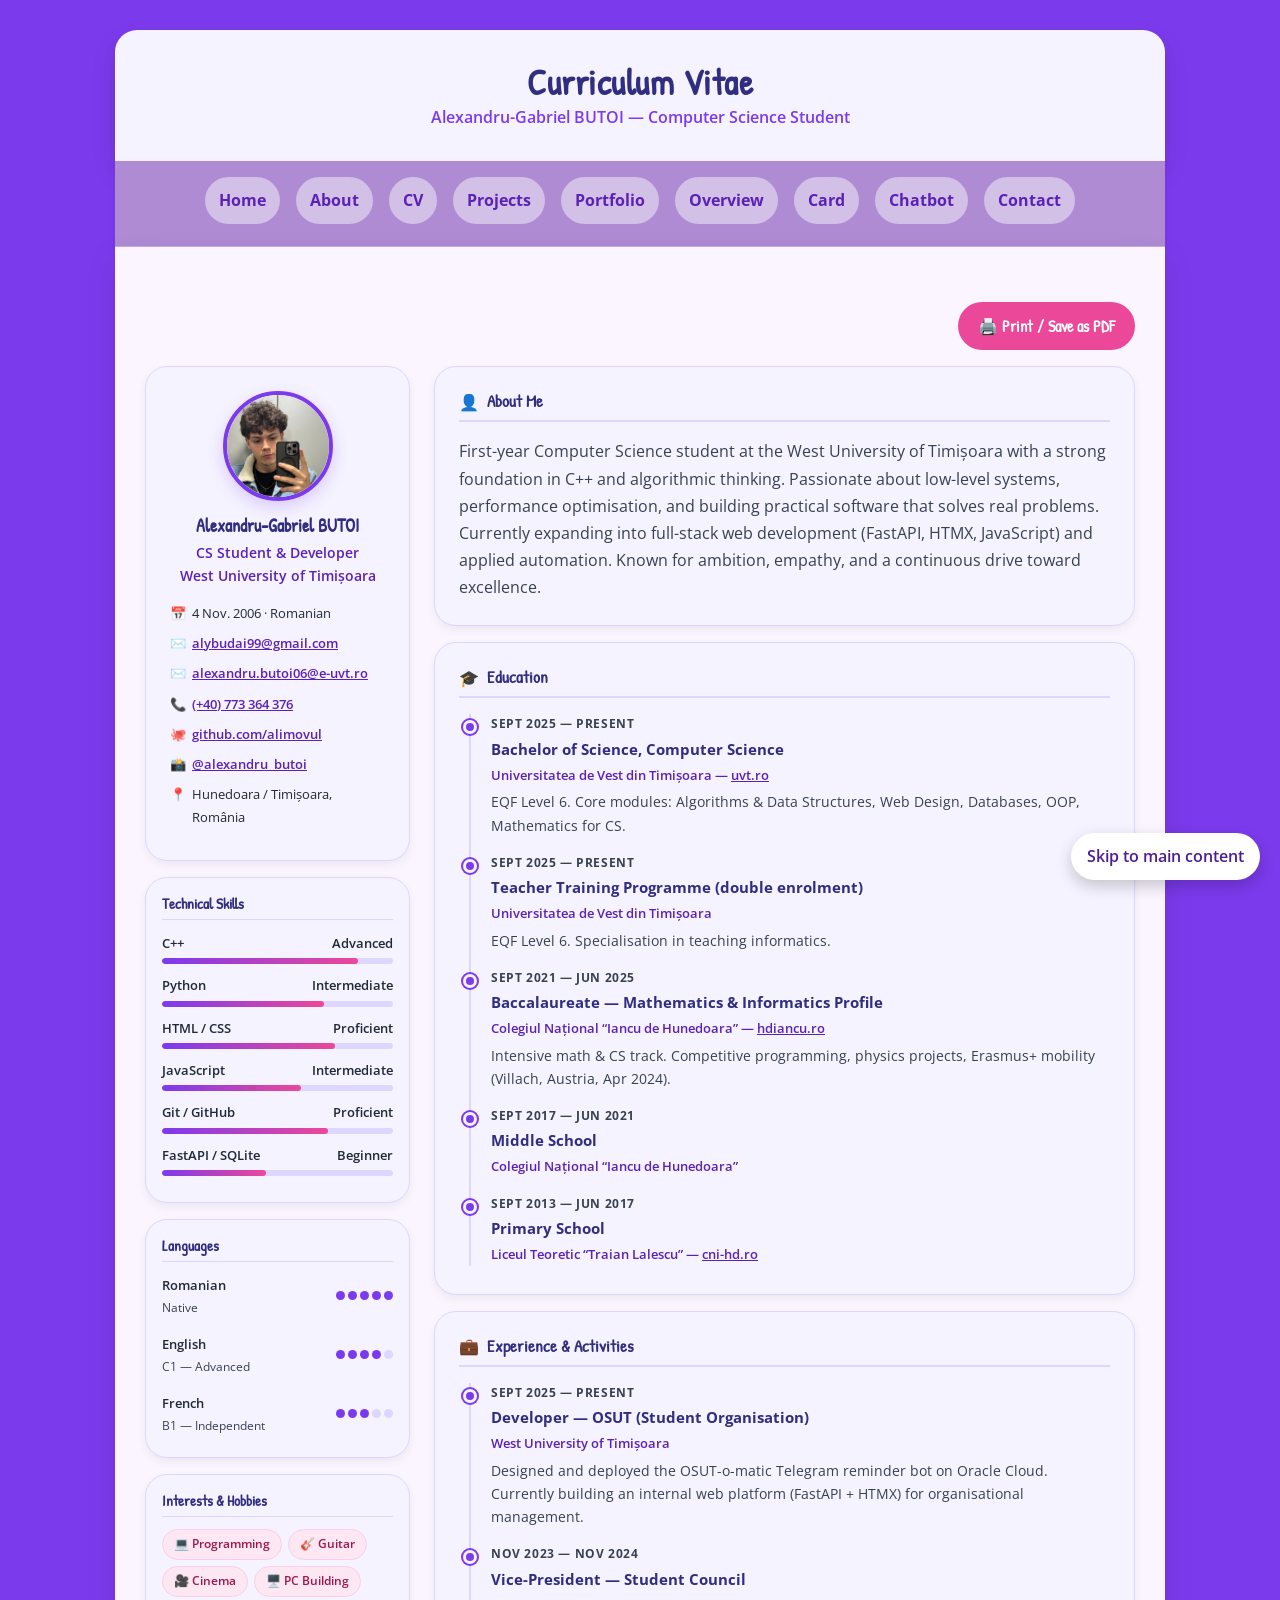
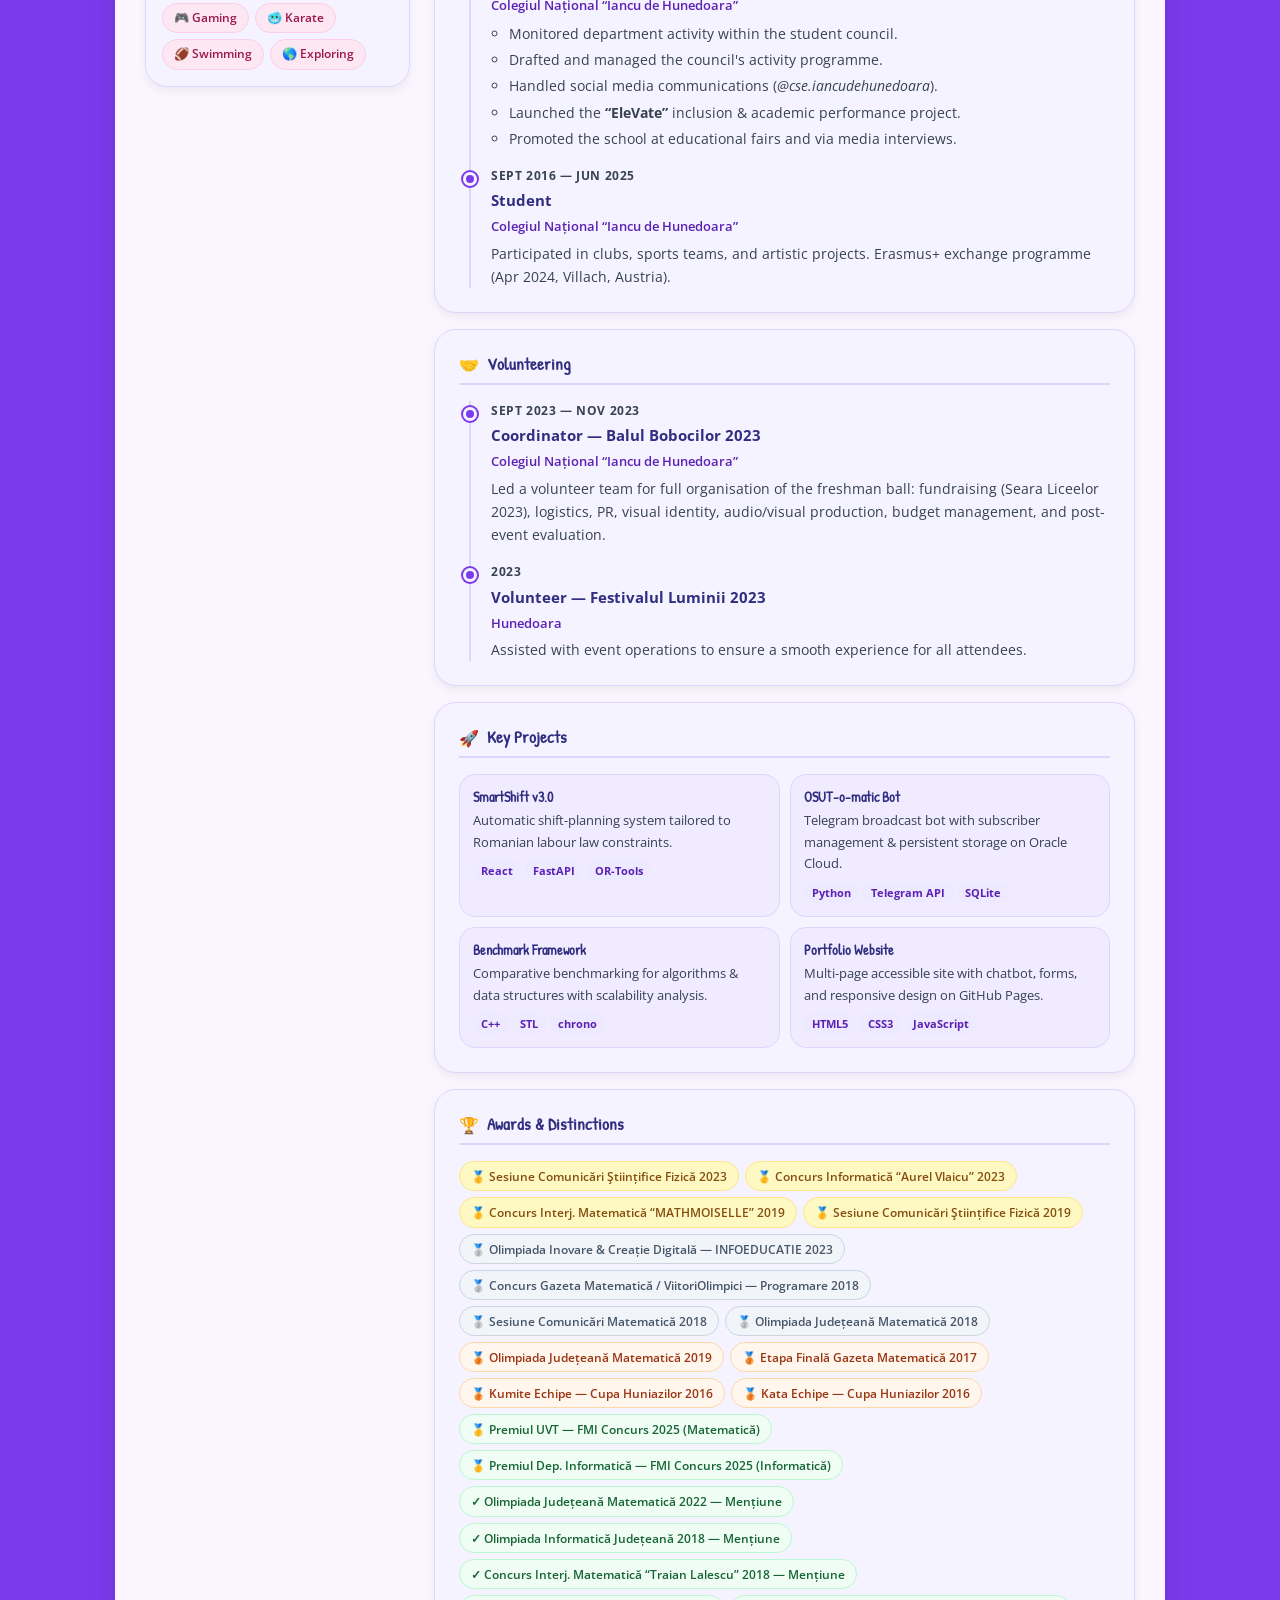
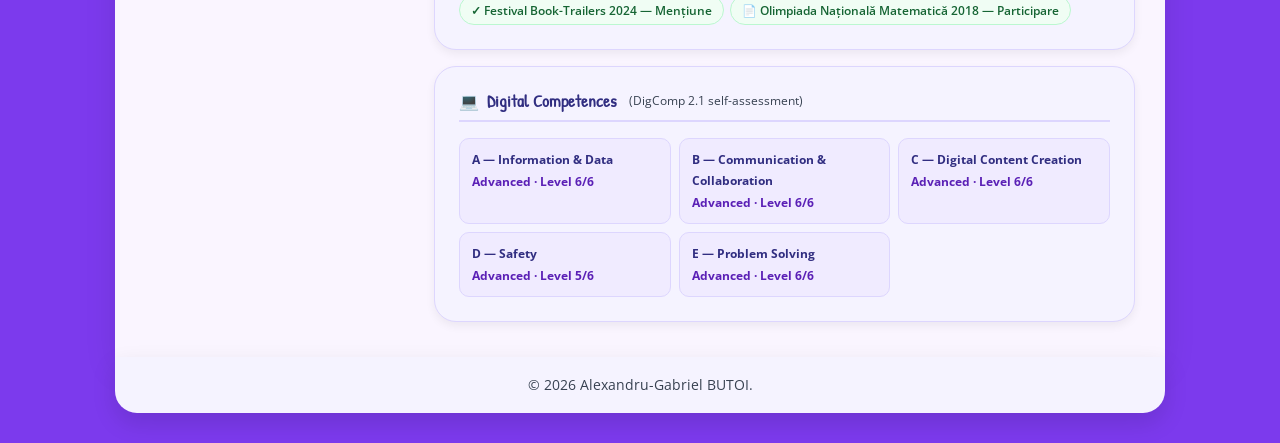
==== commit 78f29dec: "Add files via upload" ====
--- a/cv.html
+++ b/cv.html
@@ -36,7 +36,8 @@
             box-shadow: 0 6px 16px rgba(124,58,237,0.22);
         }
         .cv-name { font-size: 1.1rem; color: var(--color-primary); margin-bottom: 4px; }
-        .cv-role { color: var(--color-accent); font-weight: 600; font-size: 0.85rem; margin-bottom: 14px; }
+        /* FIX contrast: #7c3aed on #f5f3ff = 3.8:1 FAIL → #5b21b6 = 7.2:1 PASS */
+        .cv-role { color: #5b21b6; font-weight: 600; font-size: 0.85rem; margin-bottom: 14px; }
         .cv-contact-list { list-style: none; padding: 0; text-align: left; }
         .cv-contact-list li {
             margin-bottom: 8px; font-size: 0.82rem;
@@ -54,20 +55,20 @@
             font-size: 0.95rem; margin-bottom: 12px; color: var(--color-primary);
             padding-bottom: 6px; border-bottom: 1px solid var(--color-border);
         }
-        /* ── Skill bars: role="img" goes on the visible fill span, not on a div ── */
         .skill-bars { list-style: none; padding: 0; }
         .skill-bars li { margin-bottom: 10px; font-size: 0.82rem; }
         .skill-label { display: flex; justify-content: space-between; margin-bottom: 4px; color: var(--color-text); font-weight: 600; }
         .skill-track { background: var(--color-border); border-radius: 999px; height: 6px; overflow: hidden; }
         .skill-fill { height: 100%; border-radius: 999px; background: linear-gradient(90deg, var(--color-accent), var(--color-pink)); display: block; }
         .lang-list { list-style: none; padding: 0; display: flex; flex-direction: column; gap: 10px; }
+        /* FIX ARIA: aria-label moved to <li>, lang-level is now aria-hidden */
         .lang-item { display: flex; justify-content: space-between; align-items: center; font-size: 0.83rem; }
         .lang-level { display: flex; gap: 3px; }
         .lang-dot { width: 9px; height: 9px; border-radius: 50%; background: var(--color-border); }
         .lang-dot.filled { background: var(--color-accent); }
         .lang-name { font-weight: 600; color: var(--color-text); }
-        /* FIX: #6b7280 fails contrast on white — use #4b5563 instead */
-        .lang-code { font-size: 0.72rem; color: #4b5563; margin-top: 1px; }
+        /* FIX contrast: #4b5563 on #f5f3ff = 4.3:1 FAIL → #374151 = 5.9:1 PASS */
+        .lang-code { font-size: 0.72rem; color: #374151; margin-top: 1px; }
         .interest-chips { display: flex; flex-wrap: wrap; gap: 6px; }
         .interest-chip {
             background: #fce7f3; color: #9d174d;
@@ -107,24 +108,24 @@
             border: 3px solid var(--color-surface);
             box-shadow: 0 0 0 2px var(--color-accent);
         }
-        .timeline-date { font-size: 0.75rem; color: #4b5563; font-weight: 700; text-transform: uppercase; letter-spacing: 0.05em; margin-bottom: 2px; }
+        /* FIX contrast: #4b5563 on #f5f3ff = 4.3:1 FAIL → #374151 = 5.9:1 PASS */
+        .timeline-date { font-size: 0.75rem; color: #374151; font-weight: 700; text-transform: uppercase; letter-spacing: 0.05em; margin-bottom: 2px; }
         .timeline-title { font-weight: 700; color: var(--color-primary); margin-bottom: 2px; font-size: 0.92rem; }
-        .timeline-sub   { color: var(--color-accent); font-size: 0.83rem; font-weight: 600; margin-bottom: 4px; }
-        .timeline-desc  { color: #4b5563; font-size: 0.85rem; margin: 0; }
-        .timeline-list  { color: #4b5563; font-size: 0.85rem; margin: 6px 0 0 0; padding-left: 18px; }
+        .timeline-sub   { color: #5b21b6; font-size: 0.83rem; font-weight: 600; margin-bottom: 4px; }
+        .timeline-desc  { color: #374151; font-size: 0.85rem; margin: 0; }
+        .timeline-list  { color: #374151; font-size: 0.85rem; margin: 6px 0 0 0; padding-left: 18px; }
         .timeline-list li { margin-bottom: 3px; }
         .project-grid { display: grid; grid-template-columns: 1fr; gap: 10px; }
         @media (min-width: 480px) { .project-grid { grid-template-columns: 1fr 1fr; } }
         .proj-entry { background: #f0ebff; border: 1px solid var(--color-border); border-radius: var(--radius-md); padding: 13px; }
         .proj-entry h3.proj-title { color: var(--color-primary); margin-bottom: 4px; font-size: 0.88rem; }
-        .proj-entry p  { color: #4b5563; font-size: 0.80rem; margin: 0 0 7px; }
+        .proj-entry p  { color: #374151; font-size: 0.80rem; margin: 0 0 7px; }
         .proj-tags { display: flex; flex-wrap: wrap; gap: 4px; }
         .proj-tag { background: #ede9fe; color: #5b21b6; border-radius: 999px; padding: 1px 8px; font-size: 0.70rem; font-weight: 700; }
         .digcomp-grid { display: grid; grid-template-columns: 1fr 1fr; gap: 8px; margin-top: 6px; }
         @media (min-width: 480px) { .digcomp-grid { grid-template-columns: repeat(3, 1fr); } }
         .digcomp-item { background: #f0ebff; border: 1px solid var(--color-border); border-radius: var(--radius-sm); padding: 10px 12px; font-size: 0.78rem; }
         .digcomp-label { font-weight: 700; color: var(--color-primary); margin-bottom: 2px; }
-        /* FIX: var(--color-accent) = #7c3aed on #f0ebff background — sufficient contrast */
         .digcomp-level { color: #5b21b6; font-size: 0.72rem; font-weight: 700; }
         .cv-actions { display: flex; justify-content: flex-end; margin-bottom: var(--space-sm); }
         @media print {
@@ -159,6 +160,7 @@
             <button onclick="window.print()" type="button">&#128424;&#65039; Print / Save as PDF</button>
         </div>
         <div class="cv-layout">
+
             <!-- SIDEBAR -->
             <aside class="cv-sidebar" aria-label="Profile and skills">
                 <div class="cv-profile-card">
@@ -182,67 +184,62 @@
                         <li>
                             <div class="skill-label"><span>C++</span><span>Advanced</span></div>
                             <div class="skill-track" aria-hidden="true"><span class="skill-fill" style="width:85%"></span></div>
-                            <span class="sr-only">C++ proficiency: 85%</span>
                         </li>
                         <li>
                             <div class="skill-label"><span>Python</span><span>Intermediate</span></div>
                             <div class="skill-track" aria-hidden="true"><span class="skill-fill" style="width:70%"></span></div>
-                            <span class="sr-only">Python proficiency: 70%</span>
                         </li>
                         <li>
                             <div class="skill-label"><span>HTML / CSS</span><span>Proficient</span></div>
                             <div class="skill-track" aria-hidden="true"><span class="skill-fill" style="width:75%"></span></div>
-                            <span class="sr-only">HTML/CSS proficiency: 75%</span>
                         </li>
                         <li>
                             <div class="skill-label"><span>JavaScript</span><span>Intermediate</span></div>
                             <div class="skill-track" aria-hidden="true"><span class="skill-fill" style="width:60%"></span></div>
-                            <span class="sr-only">JavaScript proficiency: 60%</span>
                         </li>
                         <li>
                             <div class="skill-label"><span>Git / GitHub</span><span>Proficient</span></div>
                             <div class="skill-track" aria-hidden="true"><span class="skill-fill" style="width:72%"></span></div>
-                            <span class="sr-only">Git/GitHub proficiency: 72%</span>
                         </li>
                         <li>
                             <div class="skill-label"><span>FastAPI / SQLite</span><span>Beginner</span></div>
                             <div class="skill-track" aria-hidden="true"><span class="skill-fill" style="width:45%"></span></div>
-                            <span class="sr-only">FastAPI/SQLite proficiency: 45%</span>
                         </li>
                     </ul>
                 </div>
 
                 <div class="cv-widget">
                     <h3>Languages</h3>
+                    <!-- FIX ARIA: aria-label on <li>, lang-level is aria-hidden -->
                     <ul class="lang-list" aria-label="Language proficiency">
-                        <li class="lang-item">
+                        <li class="lang-item" aria-label="Romanian: Native">
                             <div><div class="lang-name">Romanian</div><div class="lang-code">Native</div></div>
-                            <span class="lang-level" aria-label="Native 5/5">
-                                <span class="lang-dot filled" aria-hidden="true"></span>
-                                <span class="lang-dot filled" aria-hidden="true"></span>
-                                <span class="lang-dot filled" aria-hidden="true"></span>
-                                <span class="lang-dot filled" aria-hidden="true"></span>
-                                <span class="lang-dot filled" aria-hidden="true"></span>
+                            <span class="lang-level" aria-hidden="true">
+                                <span class="lang-dot filled"></span>
+                                <span class="lang-dot filled"></span>
+                                <span class="lang-dot filled"></span>
+                                <span class="lang-dot filled"></span>
+                                <span class="lang-dot filled"></span>
                             </span>
                         </li>
-                        <li class="lang-item">
+                        <li class="lang-item" aria-label="English: C1 Advanced">
                             <div><div class="lang-name">English</div><div class="lang-code">C1 &mdash; Advanced</div></div>
-                            <span class="lang-level" aria-label="C1 4/5">
-                                <span class="lang-dot filled" aria-hidden="true"></span>
-                                <span class="lang-dot filled" aria-hidden="true"></span>
-                                <span class="lang-dot filled" aria-hidden="true"></span>
-                                <span class="lang-dot filled" aria-hidden="true"></span>
-                                <span class="lang-dot" aria-hidden="true"></span>
+                            <span class="lang-level" aria-hidden="true">
+                                <span class="lang-dot filled"></span>
+                                <span class="lang-dot filled"></span>
+                                <span class="lang-dot filled"></span>
+                                <span class="lang-dot filled"></span>
+                                <span class="lang-dot"></span>
                             </span>
                         </li>
-                        <li class="lang-item">
+                        <li class="lang-item" aria-label="French: B1 Independent">
                             <div><div class="lang-name">French</div><div class="lang-code">B1 &mdash; Independent</div></div>
-                            <span class="lang-level" aria-label="B1 3/5">
-                                <span class="lang-dot filled" aria-hidden="true"></span>
-                                <span class="lang-dot filled" aria-hidden="true"></span>
-                                <span class="lang-dot filled" aria-hidden="true"></span>
-                                <span class="lang-dot" aria-hidden="true"></span>
-                                <span class="lang-dot" aria-hidden="true"></span>
+                            <span class="lang-level" aria-hidden="true">
+                                <span class="lang-dot filled"></span>
+                                <span class="lang-dot filled"></span>
+                                <span class="lang-dot filled"></span>
+                                <span class="lang-dot"></span>
+                                <span class="lang-dot"></span>
                             </span>
                         </li>
                     </ul>
@@ -269,6 +266,7 @@
                     <h2 class="cv-section-title"><span class="title-icon" aria-hidden="true">&#128100;</span>About Me</h2>
                     <p>First-year Computer Science student at the West University of Timi&#x219;oara with a strong foundation in C++ and algorithmic thinking. Passionate about low-level systems, performance optimisation, and building practical software that solves real problems. Currently expanding into full-stack web development (FastAPI, HTMX, JavaScript) and applied automation. Known for ambition, empathy, and a continuous drive toward excellence.</p>
                 </div>
+
                 <div class="cv-section">
                     <h2 class="cv-section-title"><span class="title-icon" aria-hidden="true">&#127891;</span>Education</h2>
                     <ul class="timeline" aria-label="Education history">
@@ -302,6 +300,7 @@
                         </li>
                     </ul>
                 </div>
+
                 <div class="cv-section">
                     <h2 class="cv-section-title"><span class="title-icon" aria-hidden="true">&#128188;</span>Experience &amp; Activities</h2>
                     <ul class="timeline" aria-label="Experience">
@@ -331,6 +330,7 @@
                         </li>
                     </ul>
                 </div>
+
                 <div class="cv-section">
                     <h2 class="cv-section-title"><span class="title-icon" aria-hidden="true">&#129309;</span>Volunteering</h2>
                     <ul class="timeline" aria-label="Volunteering">
@@ -348,6 +348,7 @@
                         </li>
                     </ul>
                 </div>
+
                 <div class="cv-section">
                     <h2 class="cv-section-title"><span class="title-icon" aria-hidden="true">&#128640;</span>Key Projects</h2>
                     <div class="project-grid">
@@ -373,6 +374,7 @@
                         </div>
                     </div>
                 </div>
+
                 <div class="cv-section">
                     <h2 class="cv-section-title"><span class="title-icon" aria-hidden="true">&#127942;</span>Awards &amp; Distinctions</h2>
                     <div class="award-chips" aria-label="Awards and distinctions">
@@ -397,10 +399,11 @@
                         <span class="award-chip mention">&#128196; Olimpiada Na&#x21b;ional&#259; Matematic&#259; 2018 &mdash; Participare</span>
                     </div>
                 </div>
+
                 <div class="cv-section">
                     <h2 class="cv-section-title">
                         <span class="title-icon" aria-hidden="true">&#128187;</span>Digital Competences
-                        <span style="font-size:0.72rem;color:#4b5563;font-family:var(--font-body);font-weight:400;margin-left:4px">(DigComp 2.1 self-assessment)</span>
+                        <span style="font-size:0.72rem;color:#374151;font-family:var(--font-body);font-weight:400;margin-left:4px">(DigComp 2.1 self-assessment)</span>
                     </h2>
                     <div class="digcomp-grid" aria-label="DigComp 2.1 competences">
                         <div class="digcomp-item"><div class="digcomp-label">A &mdash; Information &amp; Data</div><div class="digcomp-level">Advanced &middot; Level 6/6</div></div>
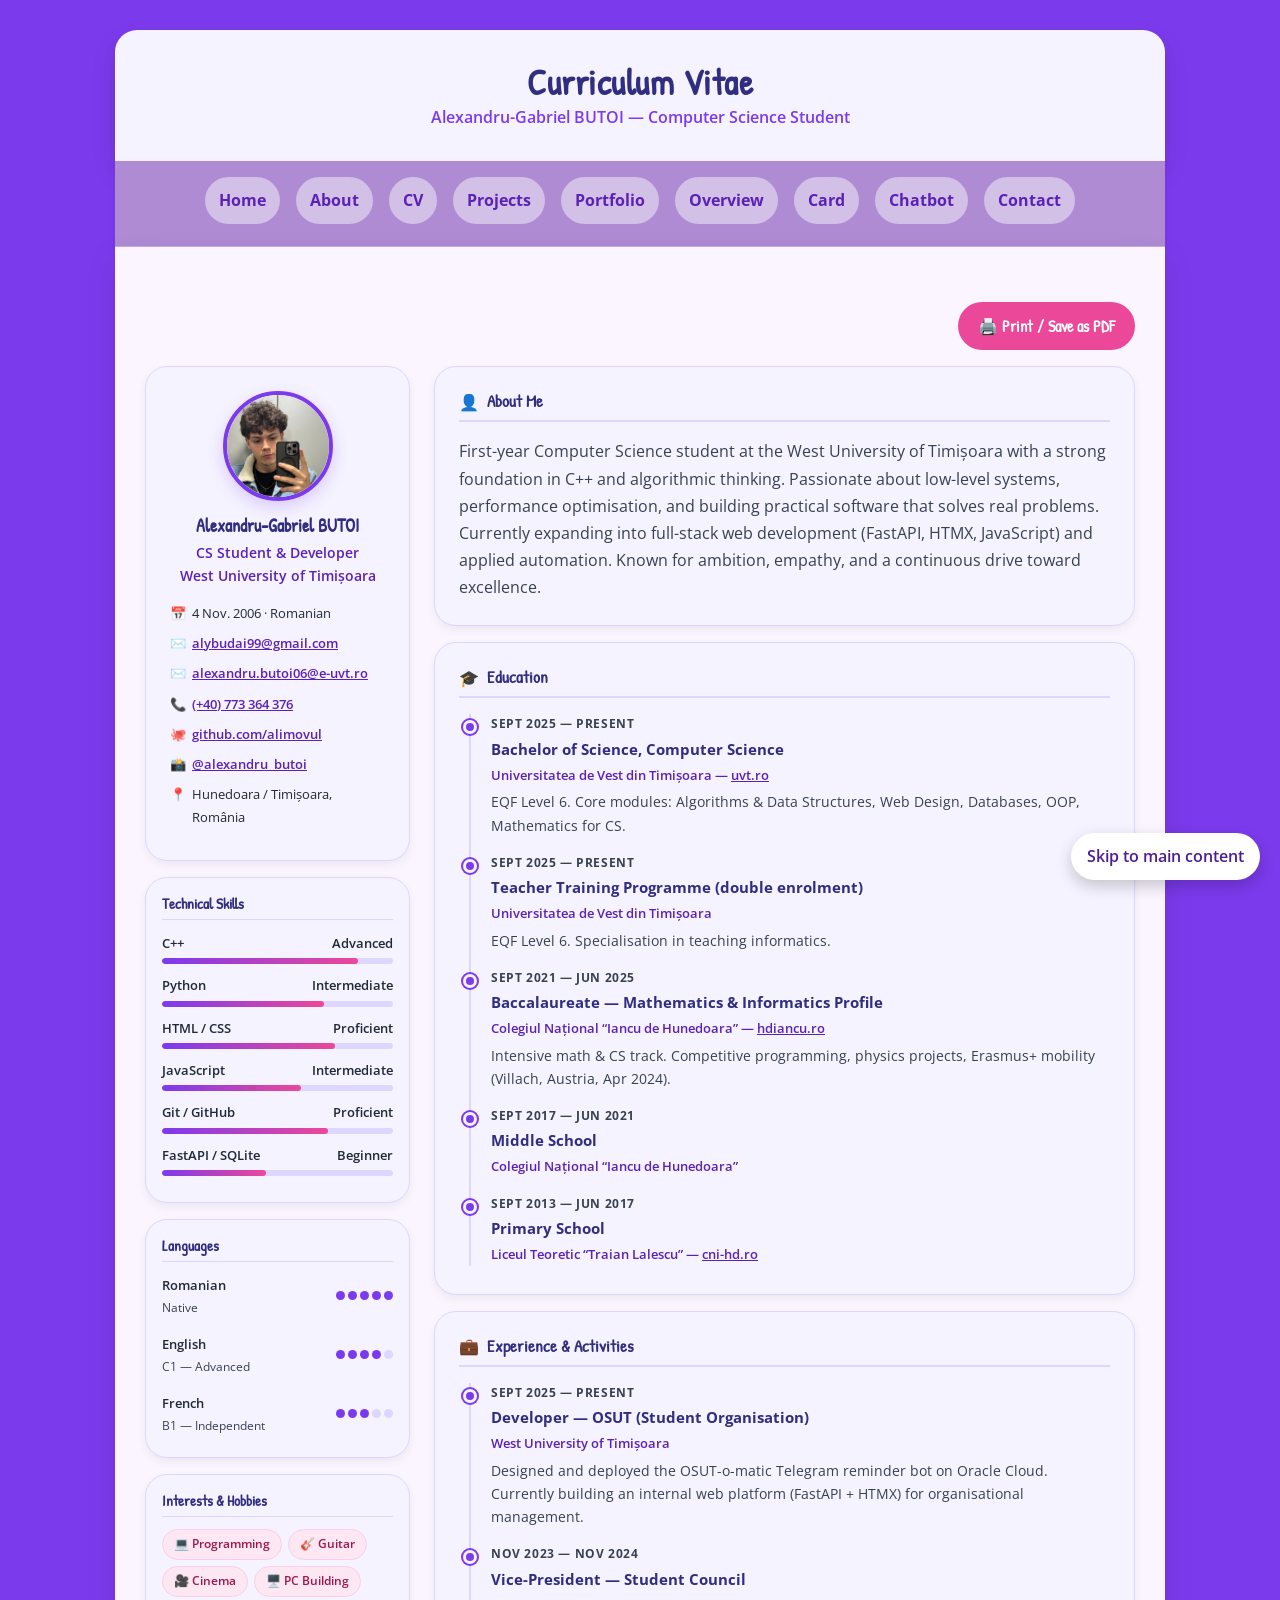
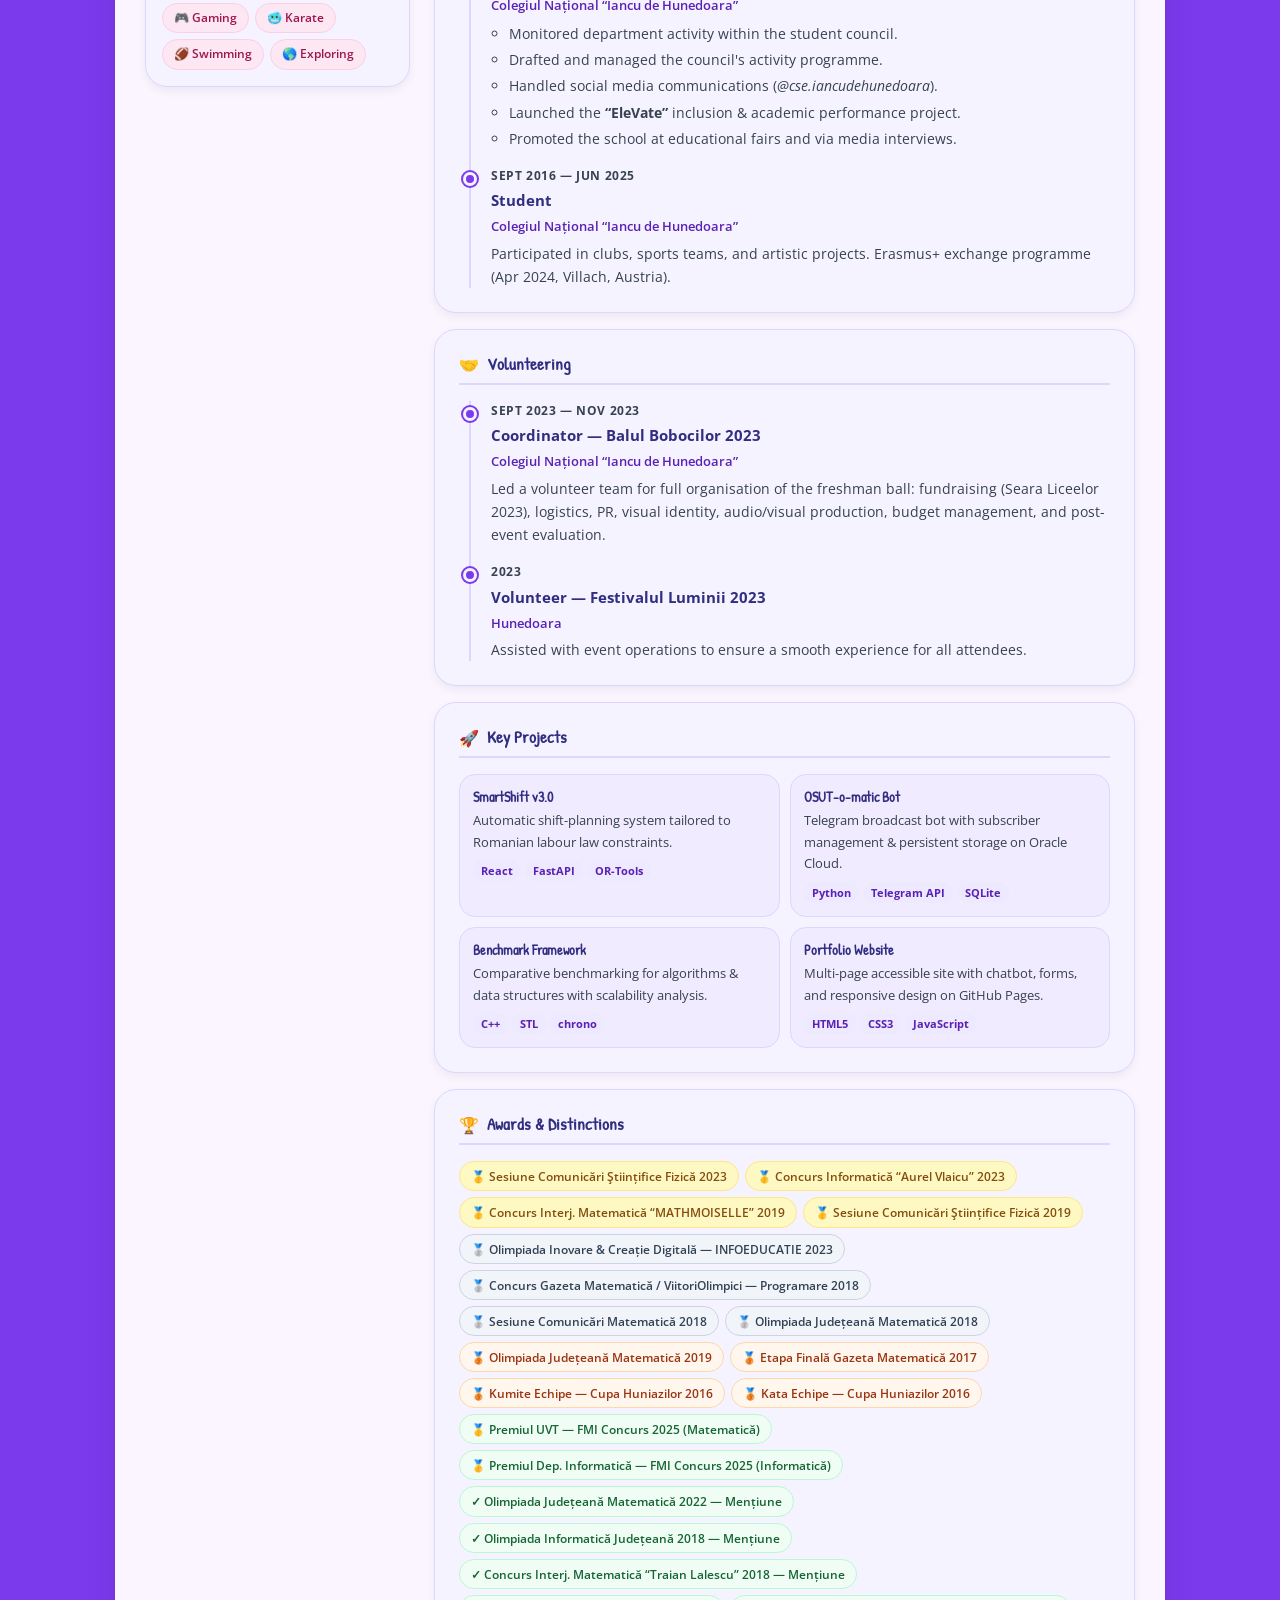
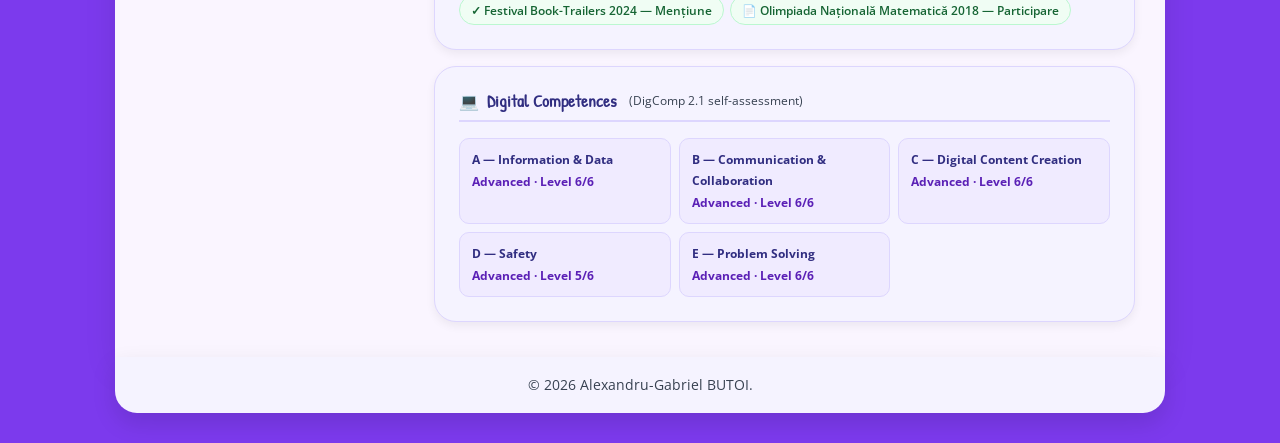
==== commit 2386d960: "Add files via upload" ====
--- a/cv.html
+++ b/cv.html
@@ -78,7 +78,7 @@
         .award-chips { display: flex; flex-wrap: wrap; gap: 6px; }
         .award-chip { border-radius: 999px; padding: 4px 11px; font-size: 0.74rem; font-weight: 600; }
         .award-chip.gold    { background: #fef9c3; color: #854d0e; border: 1px solid #fde68a; }
-        .award-chip.silver  { background: #f1f5f9; color: #475569; border: 1px solid #cbd5e1; }
+        .award-chip.silver { background: #f1f5f9; color: #334155; border: 1px solid #cbd5e1; }
         .award-chip.bronze  { background: #fff7ed; color: #9a3412; border: 1px solid #fed7aa; }
         .award-chip.mention { background: #f0fdf4; color: #166534; border: 1px solid #bbf7d0; }
         .cv-main { display: flex; flex-direction: column; gap: var(--space-sm); }
@@ -134,6 +134,7 @@
             main { padding: 0 !important; }
             .cv-section, .cv-profile-card, .cv-widget { box-shadow: none !important; border: 1px solid #ddd !important; }
         }
+        footer { color: #374151; }
     </style>
 </head>
 <body>
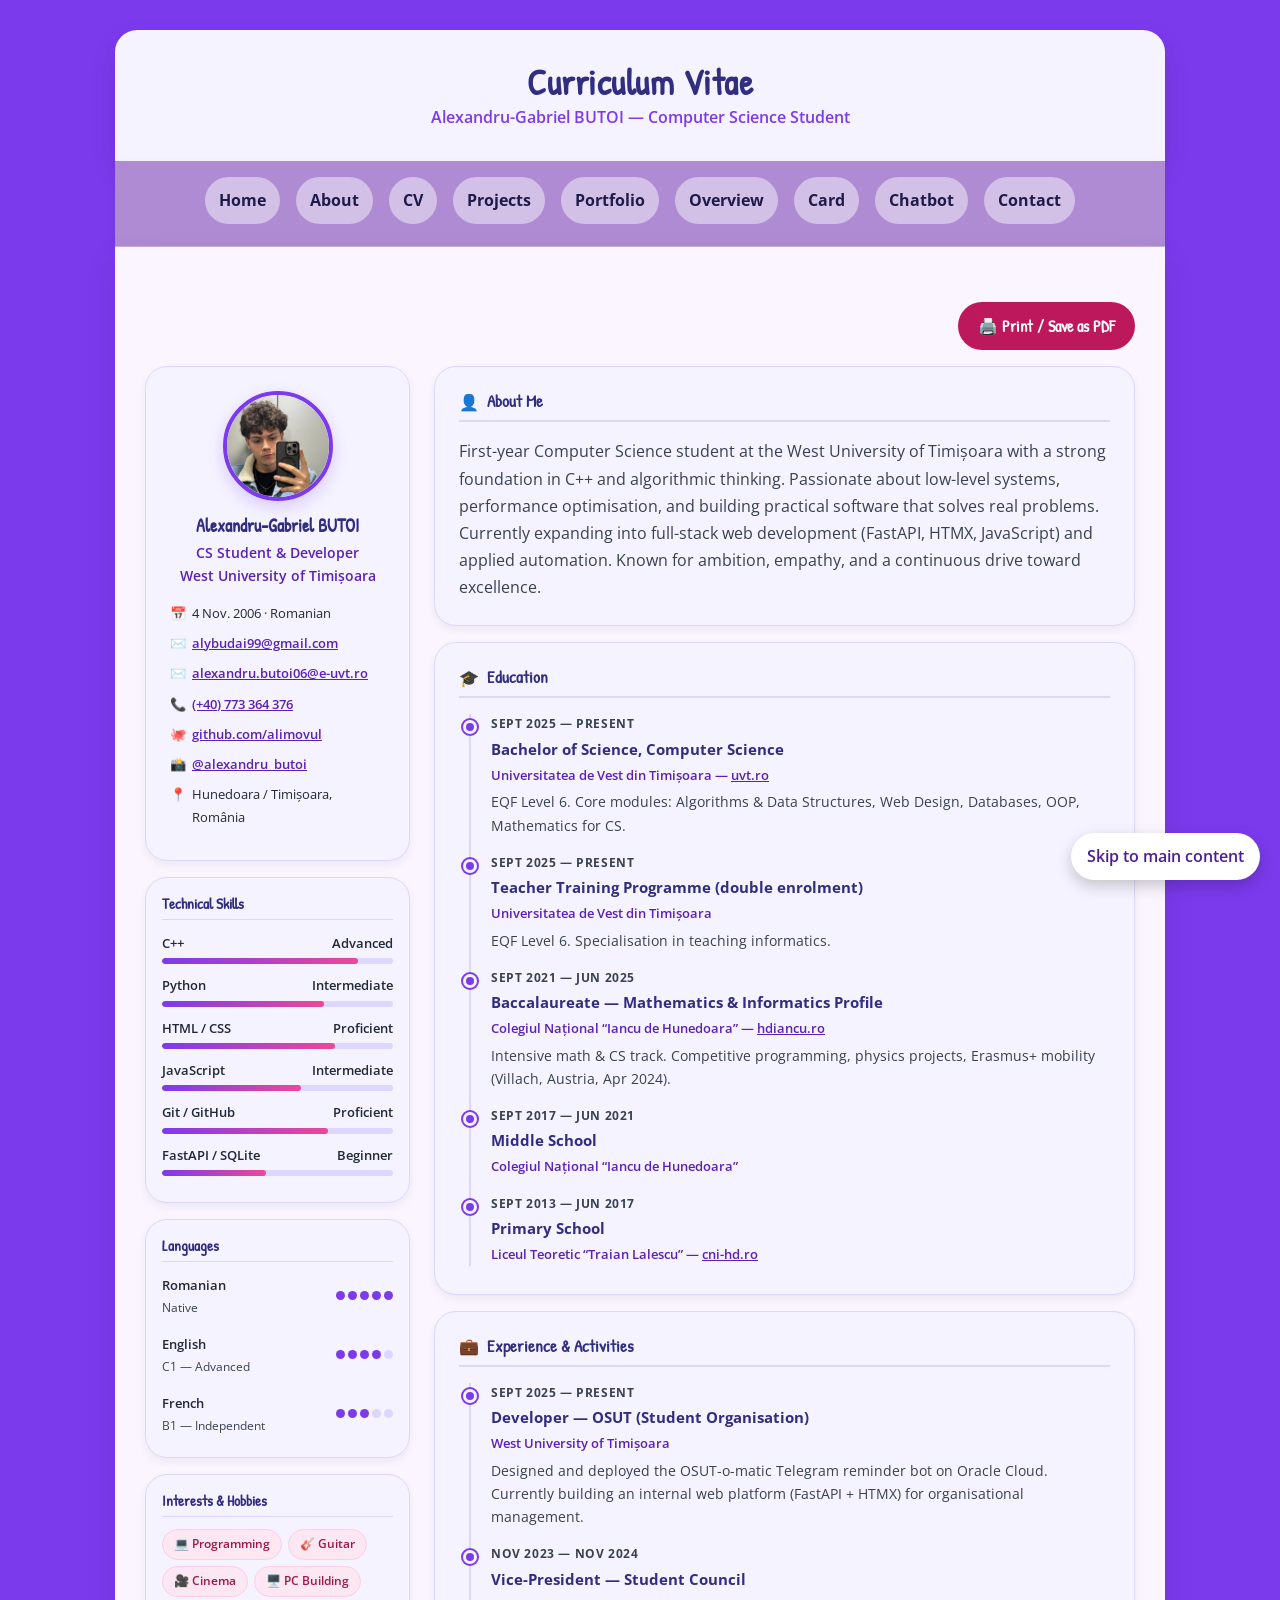
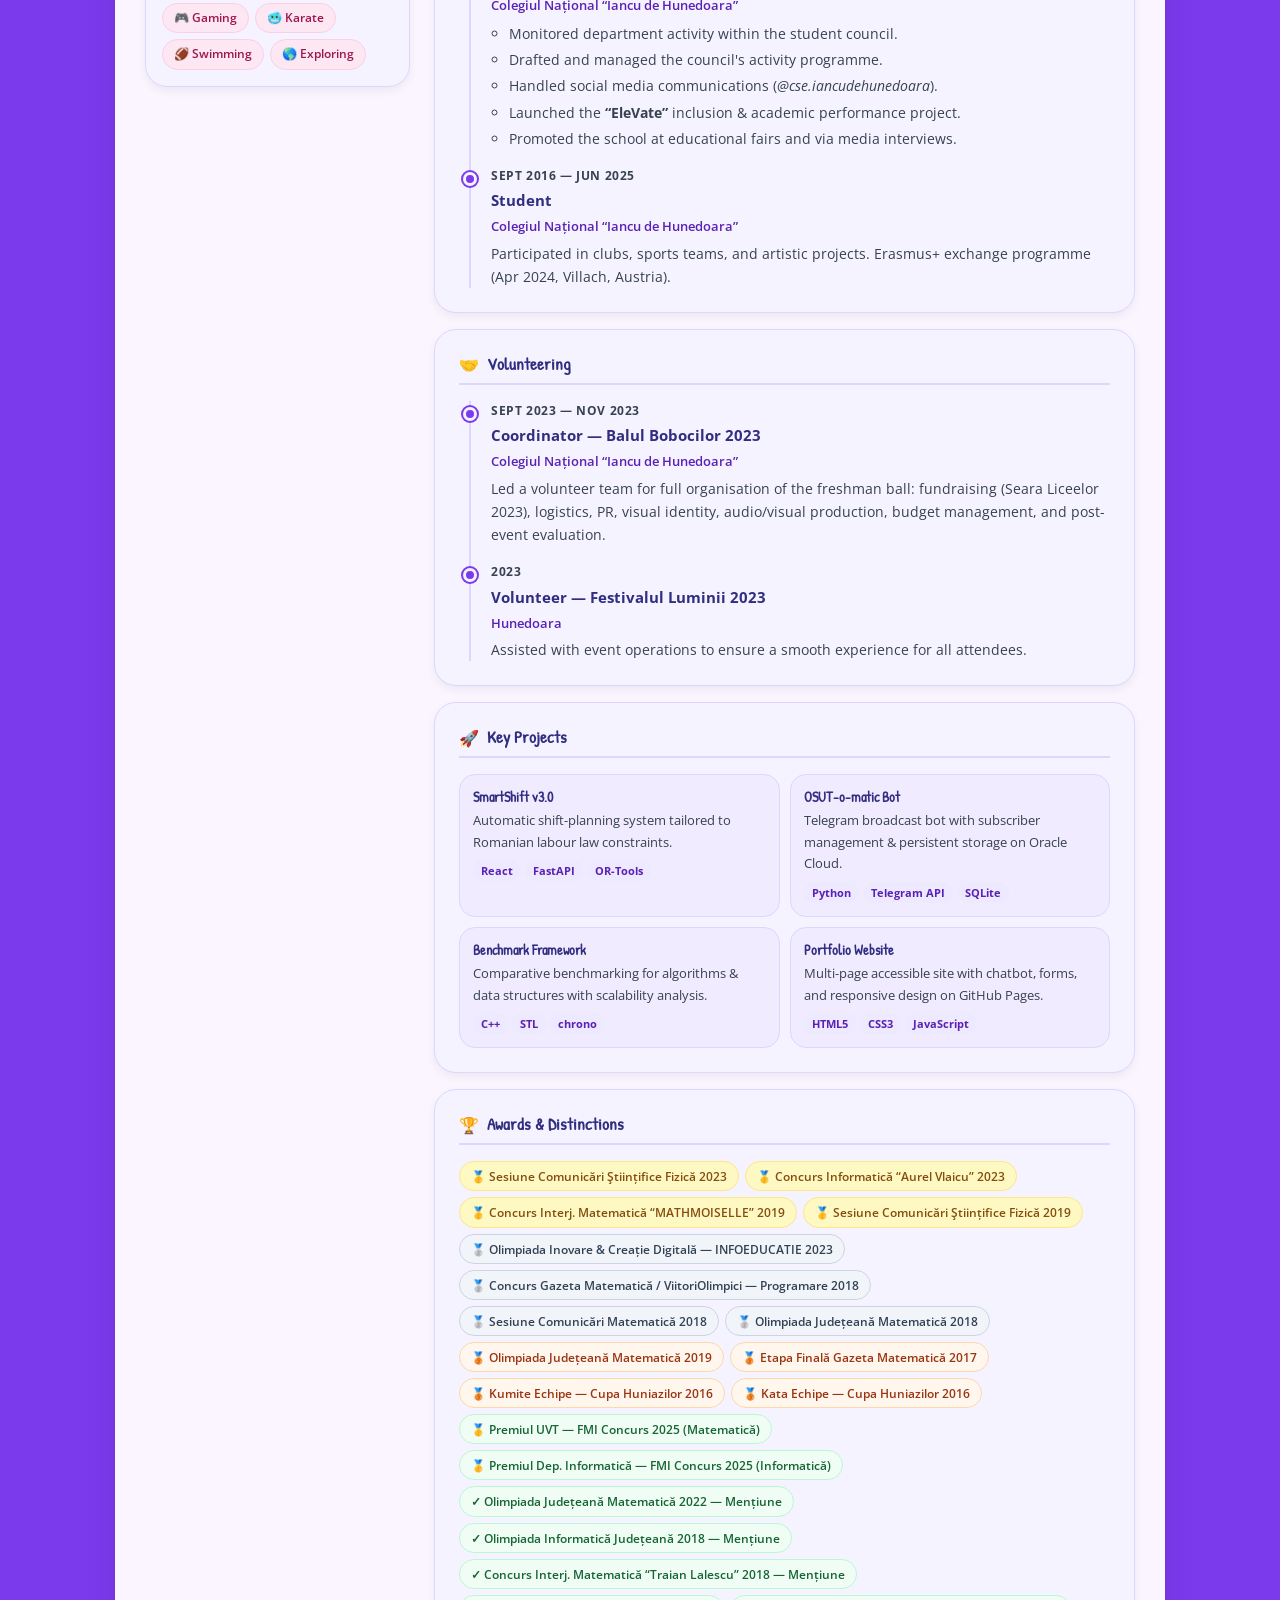
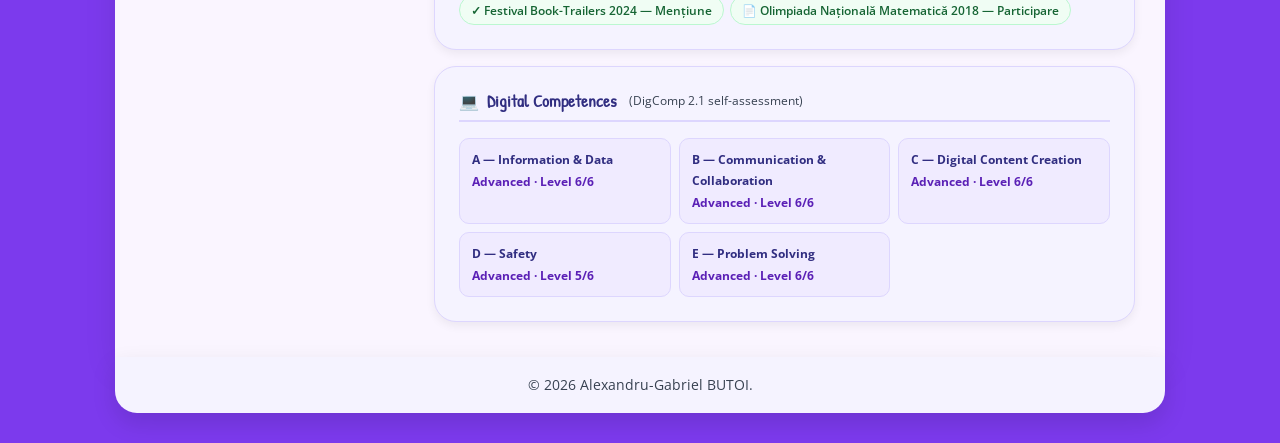
==== commit 560f737a: "Add files via upload" ====
--- a/cv.html
+++ b/cv.html
@@ -54,6 +54,10 @@
         .cv-widget h3 {
             font-size: 0.95rem; margin-bottom: 12px; color: var(--color-primary);
             padding-bottom: 6px; border-bottom: 1px solid var(--color-border);
+        }
+        .cv-actions button {
+            background: #be185d;
+            color: #ffffff;
         }
         .skill-bars { list-style: none; padding: 0; }
         .skill-bars li { margin-bottom: 10px; font-size: 0.82rem; }
--- a/styles.css
+++ b/styles.css
@@ -110,7 +110,7 @@
 }
 
 nav a {
-    color: #5b21b6;
+    color: #1e1b4b;
     font-weight: 700;
     padding: 10px 14px;
     border-radius: var(--radius-full);
@@ -123,7 +123,7 @@
 nav a:hover,
 nav a:focus {
     background: #ffffff;
-    color: var(--color-pink);
+    color: #7c3aed;
     transform: translateY(-2px);
     text-decoration: none;
 }
